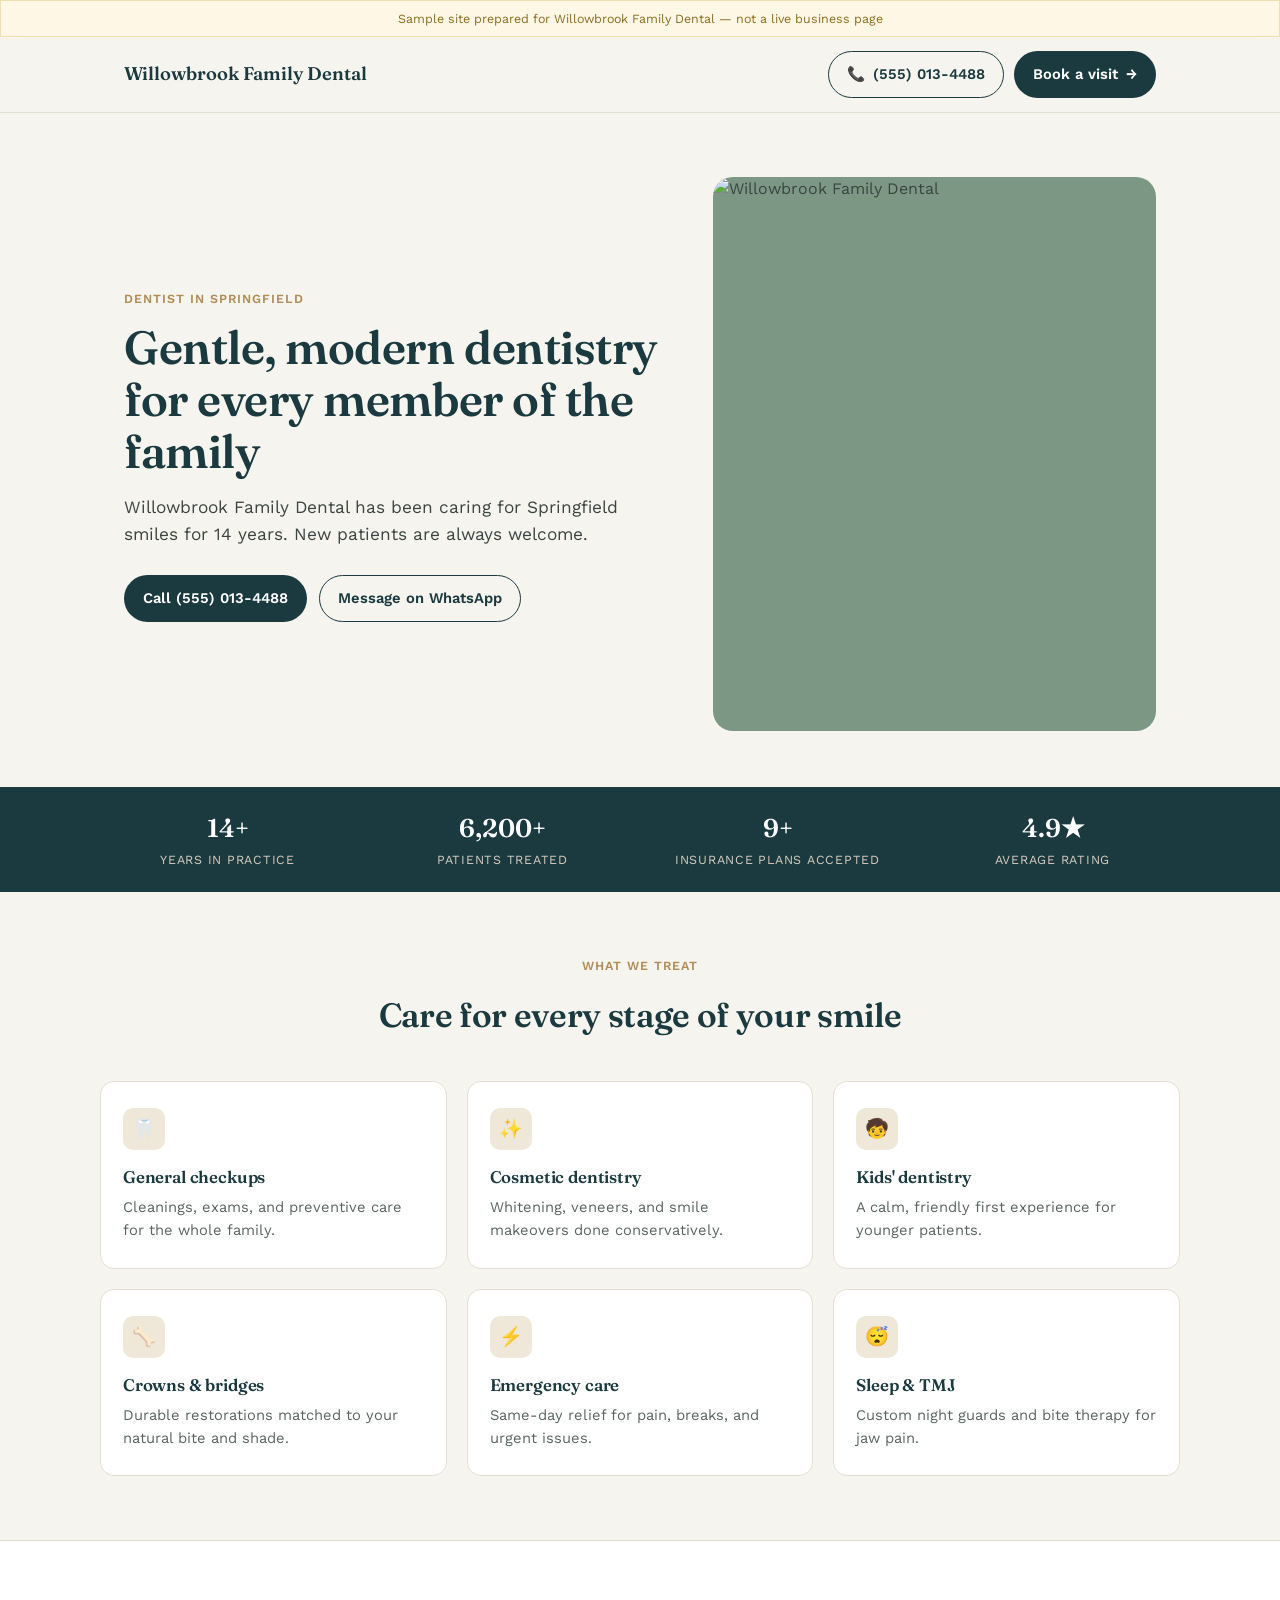
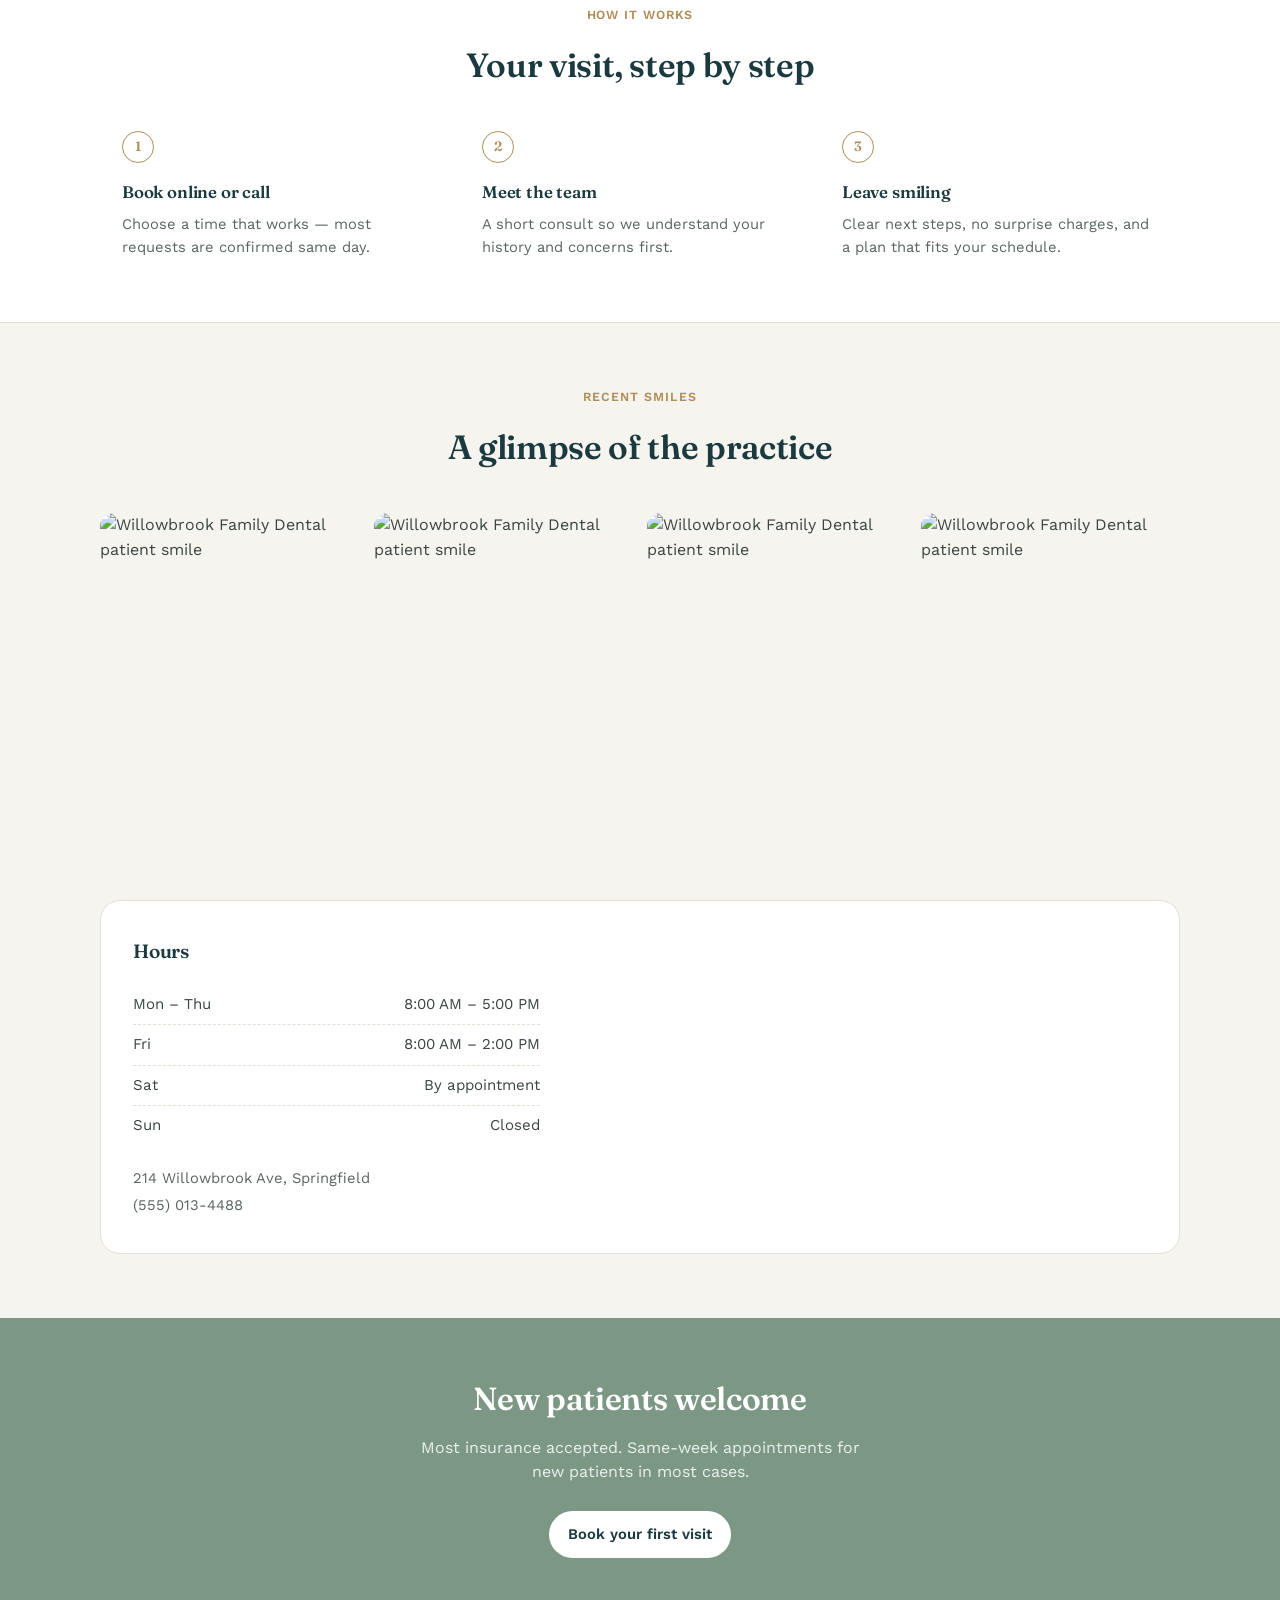
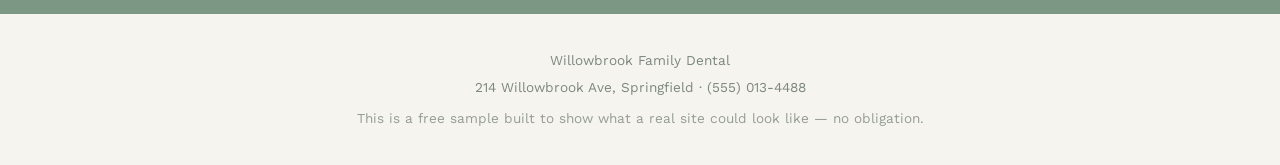
==== index.html @ 85a8578c "Add files via upload" ====
<!DOCTYPE html>
<html lang="en">
<head>
<meta charset="UTF-8">
<meta name="viewport" content="width=device-width, initial-scale=1.0">
<title id="pageTitle">Loading…</title>
<meta id="metaDesc" name="description" content="">
<link rel="preconnect" href="https://fonts.googleapis.com">
<link rel="preconnect" href="https://fonts.gstatic.com" crossorigin>
<link href="https://fonts.googleapis.com/css2?family=Fraunces:opsz,wght@9..144,400;9..144,500;9..144,600&family=Work+Sans:wght@400;500;600;700&display=swap" rel="stylesheet">
<style>
  :root{
    --ink:#1B3A3F;       /* deep pine-teal, headings */
    --bg:#F6F4EF;        /* warm paper */
    --panel:#FFFFFF;
    --gold:#B08D57;      /* accent: brushed gold */
    --sage:#7C9885;      /* secondary accent */
    --line:#E4DFD4;
    --text:#3A4441;
    --radius:14px;
  }
  *{box-sizing:border-box; margin:0; padding:0;}
  body{
    font-family:'Work Sans', sans-serif;
    background:var(--bg);
    color:var(--text);
    line-height:1.55;
    -webkit-font-smoothing:antialiased;
  }
  h1,h2,h3{font-family:'Fraunces', serif; color:var(--ink); font-weight:600; letter-spacing:-0.01em;}
  a{color:inherit;}
  img{max-width:100%; display:block; border-radius:var(--radius);}
  .wrap{max-width:1080px; margin:0 auto; padding:0 24px;}

  /* Header */
  header{
    position:sticky; top:0; z-index:50;
    background:rgba(246,244,239,0.92);
    backdrop-filter:blur(8px);
    border-bottom:1px solid var(--line);
  }
  .headerRow{display:flex; align-items:center; justify-content:space-between; padding:14px 24px; max-width:1080px; margin:0 auto;}
  .brand{font-family:'Fraunces', serif; font-weight:600; font-size:1.15rem; color:var(--ink);}
  .headerCta{
    display:flex; gap:10px;
  }
  .btn{
    display:inline-flex; align-items:center; gap:8px;
    padding:11px 18px; border-radius:999px;
    font-weight:600; font-size:0.92rem;
    text-decoration:none; border:1.5px solid transparent;
    transition:transform .15s ease, opacity .15s ease;
  }
  .btn:active{transform:scale(0.97);}
  .btn-primary{background:var(--ink); color:#fff;}
  .btn-outline{border-color:var(--ink); color:var(--ink);}
  @media (max-width:560px){ .btn span.full{display:none;} }

  /* Hero */
  .hero{
    padding:64px 24px 56px;
    max-width:1080px; margin:0 auto;
    display:grid; grid-template-columns:1.1fr 0.9fr; gap:48px; align-items:center;
  }
  .eyebrow{
    display:inline-block; font-size:0.78rem; letter-spacing:0.08em; text-transform:uppercase;
    color:var(--gold); font-weight:600; margin-bottom:14px;
  }
  .hero h1{font-size:clamp(2rem, 4vw, 2.9rem); line-height:1.12; margin-bottom:16px;}
  .hero p.lead{font-size:1.08rem; color:var(--text); max-width:46ch; margin-bottom:28px;}
  .heroCtas{display:flex; gap:12px; flex-wrap:wrap;}
  .heroImg{border-radius:20px; overflow:hidden; aspect-ratio:4/5; background:var(--sage);}
  .heroImg img{width:100%; height:100%; object-fit:cover; border-radius:20px;}
  @media (max-width:800px){
    .hero{grid-template-columns:1fr; padding-top:40px;}
    .heroImg{aspect-ratio:16/10; order:-1;}
  }

  /* Trust bar */
  .trustBar{
    background:var(--ink); color:#fff;
    padding:22px 24px;
  }
  .trustRow{
    max-width:1080px; margin:0 auto;
    display:flex; justify-content:space-between; flex-wrap:wrap; gap:20px;
    text-align:center;
  }
  .trustItem{flex:1; min-width:130px;}
  .trustItem .num{font-family:'Fraunces', serif; font-size:1.6rem; font-weight:600; color:#fff;}
  .trustItem .lbl{font-size:0.78rem; color:#D8CDBE; text-transform:uppercase; letter-spacing:0.06em; margin-top:2px;}

  /* Section shell */
  section{padding:64px 24px;}
  .sectionHead{max-width:640px; margin:0 auto 40px; text-align:center;}
  .sectionHead .eyebrow{display:block;}
  .sectionHead h2{font-size:clamp(1.6rem, 3vw, 2.1rem);}

  /* Services */
  .services{display:grid; grid-template-columns:repeat(3, 1fr); gap:20px; max-width:1080px; margin:0 auto;}
  .svcCard{
    background:var(--panel); border:1px solid var(--line); border-radius:var(--radius);
    padding:26px 22px;
  }
  .svcCard .icon{
    width:42px; height:42px; border-radius:10px; background:#EFE7D8;
    display:flex; align-items:center; justify-content:center; margin-bottom:14px;
    color:var(--gold); font-size:1.2rem;
  }
  .svcCard h3{font-size:1.05rem; margin-bottom:6px;}
  .svcCard p{font-size:0.92rem; color:#5A645F;}
  @media (max-width:760px){ .services{grid-template-columns:1fr 1fr;} }
  @media (max-width:520px){ .services{grid-template-columns:1fr;} }

  /* Visit steps - real sequence, numbering justified */
  .steps{max-width:1080px; margin:0 auto; display:grid; grid-template-columns:repeat(3,1fr); gap:0; position:relative;}
  .step{padding:0 22px; position:relative;}
  .step .stepNum{
    font-family:'Fraunces', serif; font-size:0.85rem; color:var(--gold); font-weight:600;
    border:1.5px solid var(--gold); border-radius:50%; width:32px; height:32px;
    display:flex; align-items:center; justify-content:center; margin-bottom:16px;
  }
  .step h3{font-size:1.05rem; margin-bottom:8px;}
  .step p{font-size:0.92rem; color:#5A645F;}
  @media (max-width:760px){ .steps{grid-template-columns:1fr; gap:28px;} }

  /* Smile gallery */
  .gallery{max-width:1080px; margin:0 auto; display:grid; grid-template-columns:repeat(4,1fr); gap:14px;}
  .gallery img{aspect-ratio:1; object-fit:cover;}
  @media (max-width:700px){ .gallery{grid-template-columns:repeat(2,1fr);} }

  /* Hours + map */
  .hoursWrap{
    max-width:1080px; margin:0 auto; display:grid; grid-template-columns:0.9fr 1.1fr; gap:32px;
    background:var(--panel); border:1px solid var(--line); border-radius:20px; overflow:hidden;
  }
  .hoursCol{padding:36px 32px;}
  .hoursCol h3{font-size:1.2rem; margin-bottom:18px;}
  .hourRow{display:flex; justify-content:space-between; padding:8px 0; border-bottom:1px dashed var(--line); font-size:0.94rem;}
  .hourRow:last-child{border-bottom:none;}
  .mapCol iframe{width:100%; height:100%; min-height:320px; border:0; display:block;}
  @media (max-width:800px){ .hoursWrap{grid-template-columns:1fr;} .mapCol iframe{min-height:260px;} }

  /* Emergency / booking CTA band */
  .ctaBand{
    background:var(--sage); color:#fff; text-align:center; padding:56px 24px;
  }
  .ctaBand h2{color:#fff; font-size:clamp(1.5rem,3vw,2rem); margin-bottom:12px;}
  .ctaBand p{color:#EAF1EC; margin-bottom:26px; max-width:44ch; margin-left:auto; margin-right:auto;}
  .ctaBand .btn-primary{background:#fff; color:var(--ink);}

  footer{padding:36px 24px; text-align:center; font-size:0.85rem; color:#7C877F;}
  footer a{text-decoration:underline;}
  .demoTag{
    background:#FFF7E6; border:1px solid #F0DFAF; color:#8A6D1F;
    font-size:0.78rem; text-align:center; padding:8px 12px;
  }
</style>
</head>
<body>

<div class="demoTag">Sample site prepared for <span id="tagName"></span> — not a live business page</div>

<header>
  <div class="headerRow">
    <div class="brand" id="brandName"></div>
    <div class="headerCta">
      <a class="btn btn-outline" id="callBtn" href="#"><span>📞</span><span class="full">Call</span></a>
      <a class="btn btn-primary" id="bookBtn" href="#"><span class="full">Book a visit</span><span>→</span></a>
    </div>
  </div>
</header>

<section class="hero">
  <div>
    <span class="eyebrow" id="heroEyebrow"></span>
    <h1 id="heroHeadline"></h1>
    <p class="lead" id="heroLead"></p>
    <div class="heroCtas">
      <a class="btn btn-primary" id="heroCallBtn" href="#">Call now</a>
      <a class="btn btn-outline" id="heroWaBtn" href="#">Message on WhatsApp</a>
    </div>
  </div>
  <div class="heroImg"><img id="heroImg" src="" alt=""></div>
</section>

<div class="trustBar">
  <div class="trustRow" id="trustRow"></div>
</div>

<section id="services">
  <div class="sectionHead">
    <span class="eyebrow">What we treat</span>
    <h2>Care for every stage of your smile</h2>
  </div>
  <div class="services" id="servicesGrid"></div>
</section>

<section style="background:var(--panel); border-top:1px solid var(--line); border-bottom:1px solid var(--line);">
  <div class="sectionHead">
    <span class="eyebrow">How it works</span>
    <h2>Your visit, step by step</h2>
  </div>
  <div class="steps" id="stepsGrid"></div>
</section>

<section>
  <div class="sectionHead">
    <span class="eyebrow">Recent smiles</span>
    <h2>A glimpse of the practice</h2>
  </div>
  <div class="gallery" id="galleryGrid"></div>
</section>

<section>
  <div class="hoursWrap">
    <div class="hoursCol">
      <h3>Hours</h3>
      <div id="hoursList"></div>
      <div style="margin-top:22px; font-size:0.92rem; color:#5A645F;">
        <div id="addrLine"></div>
        <div id="phoneLine" style="margin-top:4px;"></div>
      </div>
    </div>
    <div class="mapCol"><iframe id="mapFrame" src="" loading="lazy"></iframe></div>
  </div>
</section>

<div class="ctaBand">
  <h2>New patients welcome</h2>
  <p>Most insurance accepted. Same-week appointments for new patients in most cases.</p>
  <a class="btn btn-primary" id="ctaBookBtn" href="#">Book your first visit</a>
</div>

<footer>
  <div id="footName"></div>
  <div style="margin-top:6px;"><span id="footAddr"></span> · <span id="footPhone"></span></div>
  <div style="margin-top:10px; opacity:0.8;">This is a free sample built to show what a real site could look like — no obligation.</div>
</footer>

<script>
/* ============ EDIT THIS BLOCK PER PROSPECT ============ */
const BIZ = {
  name: "Willowbrook Family Dental",
  city: "Springfield",
  tagline: "Gentle, modern dentistry for every member of the family",
  phone: "+1 (555) 013-4488",
  phoneDisplay: "(555) 013-4488",
  whatsapp: "15550134488",
  address: "214 Willowbrook Ave, Springfield",
  mapEmbed: "https://www.google.com/maps?q=214+Willowbrook+Ave+Springfield&output=embed",
  hours: {
    "Mon – Thu": "8:00 AM – 5:00 PM",
    "Fri": "8:00 AM – 2:00 PM",
    "Sat": "By appointment",
    "Sun": "Closed"
  },
  yearsInPractice: 14,
  patientsServed: "6,200+",
  insurancePlans: "9+",
  heroImage: "images/hero.jpg",
  gallery: ["images/g1.jpg","images/g2.jpg","images/g3.jpg","images/g4.jpg"],
  services: [
    { icon:"🦷", title:"General checkups", desc:"Cleanings, exams, and preventive care for the whole family." },
    { icon:"✨", title:"Cosmetic dentistry", desc:"Whitening, veneers, and smile makeovers done conservatively." },
    { icon:"🧒", title:"Kids' dentistry", desc:"A calm, friendly first experience for younger patients." },
    { icon:"🦴", title:"Crowns & bridges", desc:"Durable restorations matched to your natural bite and shade." },
    { icon:"⚡", title:"Emergency care", desc:"Same-day relief for pain, breaks, and urgent issues." },
    { icon:"😴", title:"Sleep & TMJ", desc:"Custom night guards and bite therapy for jaw pain." }
  ],
  accent: "#B08D57"
};
/* ======================================================= */

document.title = `${BIZ.name} | Dentist in ${BIZ.city}`;
document.getElementById('metaDesc').setAttribute('content', `${BIZ.name} — family dentist in ${BIZ.city}. ${BIZ.tagline}. Call ${BIZ.phoneDisplay} to book.`);
document.getElementById('tagName').textContent = BIZ.name;
document.getElementById('brandName').textContent = BIZ.name;
document.getElementById('heroEyebrow').textContent = `Dentist in ${BIZ.city}`;
document.getElementById('heroHeadline').textContent = BIZ.tagline;
document.getElementById('heroLead').textContent = `${BIZ.name} has been caring for ${BIZ.city} smiles for ${BIZ.yearsInPractice} years. New patients are always welcome.`;
document.getElementById('heroImg').src = BIZ.heroImage;
document.getElementById('heroImg').alt = BIZ.name;

const telHref = `tel:${BIZ.phone.replace(/\s/g,'')}`;
const waHref = `https://wa.me/${BIZ.whatsapp}`;
['callBtn','heroCallBtn'].forEach(id => { const el=document.getElementById(id); el.href=telHref; if(el.querySelector('.full')) el.querySelector('.full').textContent='Call'; });
document.getElementById('callBtn').innerHTML = `📞 <span class="full">${BIZ.phoneDisplay}</span>`;
document.getElementById('heroCallBtn').textContent = `Call ${BIZ.phoneDisplay}`;
document.getElementById('heroWaBtn').href = waHref;
document.getElementById('bookBtn').href = waHref;
document.getElementById('ctaBookBtn').href = waHref;

document.getElementById('trustRow').innerHTML = `
  <div class="trustItem"><div class="num">${BIZ.yearsInPractice}+</div><div class="lbl">Years in practice</div></div>
  <div class="trustItem"><div class="num">${BIZ.patientsServed}</div><div class="lbl">Patients treated</div></div>
  <div class="trustItem"><div class="num">${BIZ.insurancePlans}</div><div class="lbl">Insurance plans accepted</div></div>
  <div class="trustItem"><div class="num">4.9★</div><div class="lbl">Average rating</div></div>
`;

document.getElementById('servicesGrid').innerHTML = BIZ.services.map(s => `
  <div class="svcCard">
    <div class="icon">${s.icon}</div>
    <h3>${s.title}</h3>
    <p>${s.desc}</p>
  </div>
`).join('');

const stepsData = [
  { title:"Book online or call", desc:"Choose a time that works — most requests are confirmed same day." },
  { title:"Meet the team", desc:"A short consult so we understand your history and concerns first." },
  { title:"Leave smiling", desc:"Clear next steps, no surprise charges, and a plan that fits your schedule." }
];
document.getElementById('stepsGrid').innerHTML = stepsData.map((s,i) => `
  <div class="step">
    <div class="stepNum">${i+1}</div>
    <h3>${s.title}</h3>
    <p>${s.desc}</p>
  </div>
`).join('');

document.getElementById('galleryGrid').innerHTML = BIZ.gallery.map(src => `<img src="${src}" alt="${BIZ.name} patient smile" loading="lazy">`).join('');

document.getElementById('hoursList').innerHTML = Object.entries(BIZ.hours).map(([d,h]) => `
  <div class="hourRow"><span>${d}</span><span>${h}</span></div>
`).join('');
document.getElementById('addrLine').textContent = BIZ.address;
document.getElementById('phoneLine').textContent = BIZ.phoneDisplay;
document.getElementById('mapFrame').src = BIZ.mapEmbed;

document.getElementById('footName').textContent = BIZ.name;
document.getElementById('footAddr').textContent = BIZ.address;
document.getElementById('footPhone').textContent = BIZ.phoneDisplay;

document.documentElement.style.setProperty('--gold', BIZ.accent);

const ld = document.createElement('script');
ld.type = 'application/ld+json';
ld.textContent = JSON.stringify({
  "@context":"https://schema.org",
  "@type":"Dentist",
  "name": BIZ.name,
  "address": BIZ.address,
  "telephone": BIZ.phone
});
document.head.appendChild(ld);
</script>
</body>
</html>
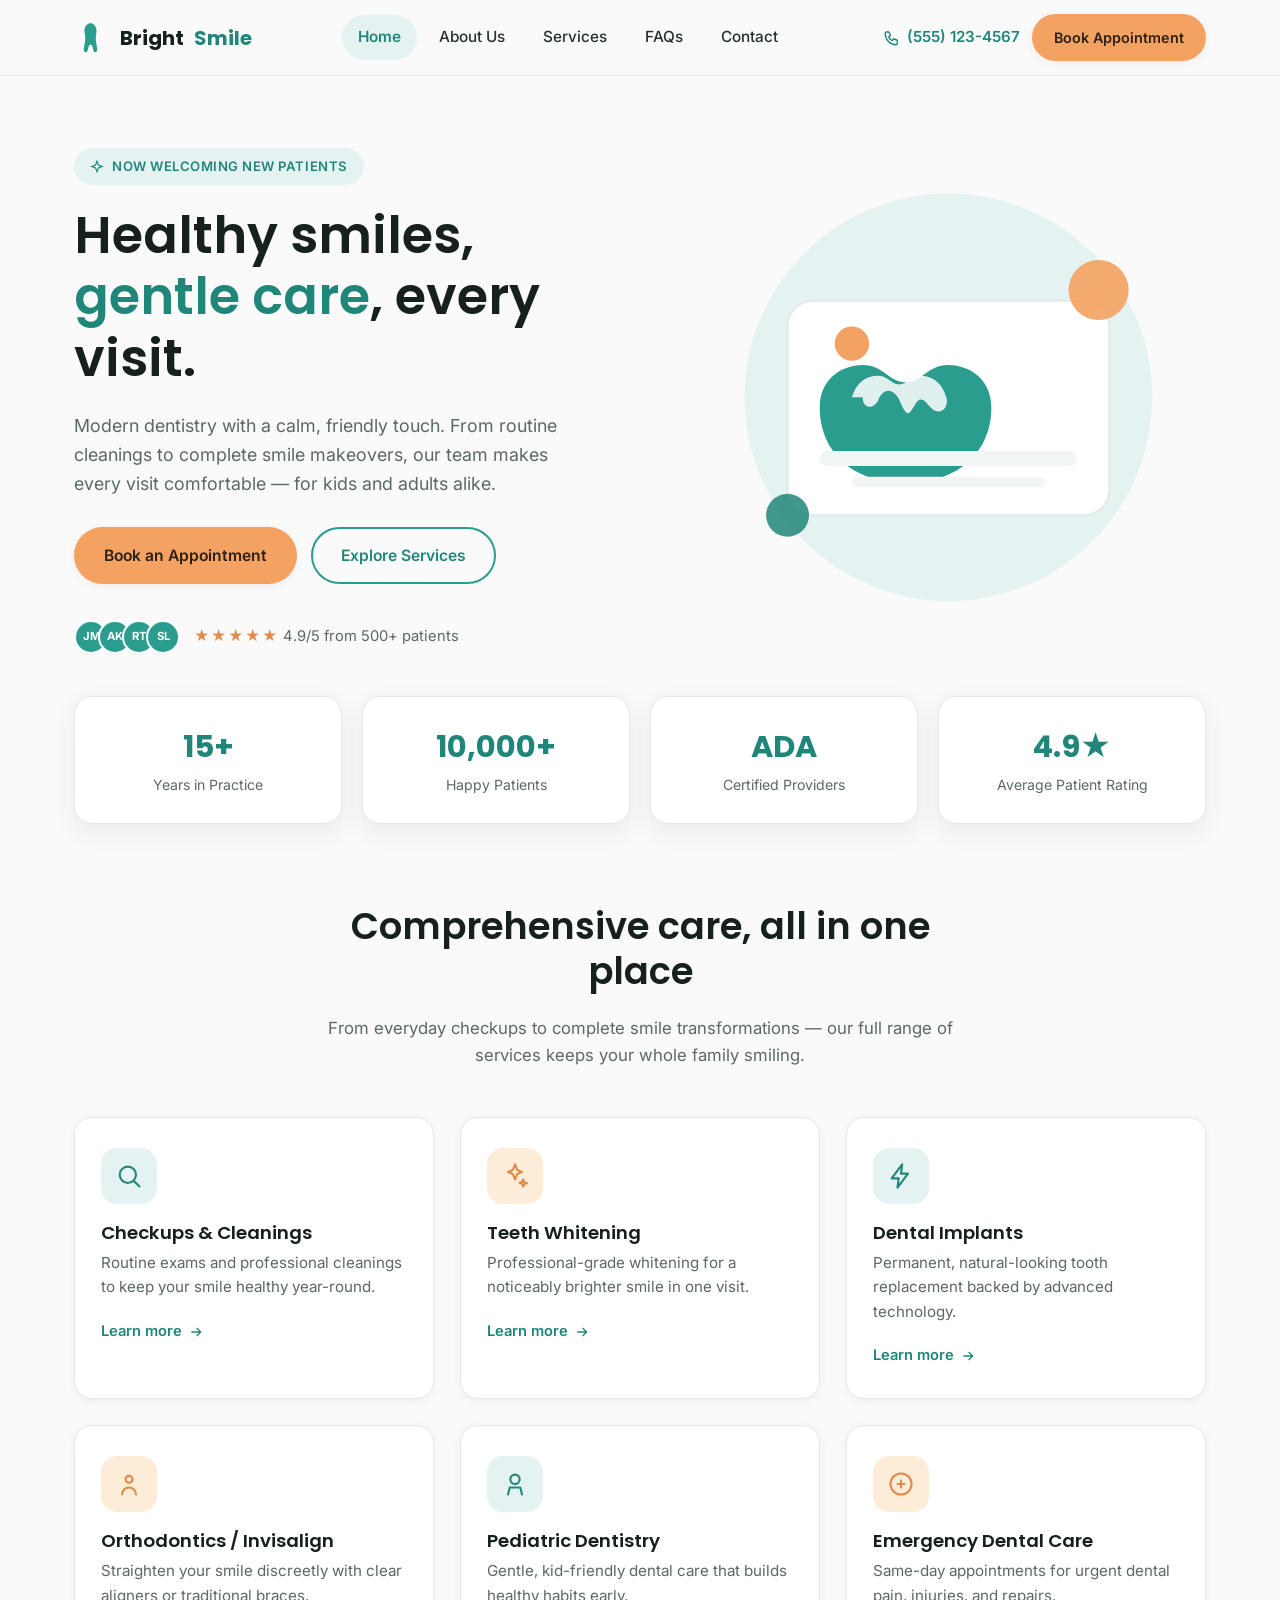
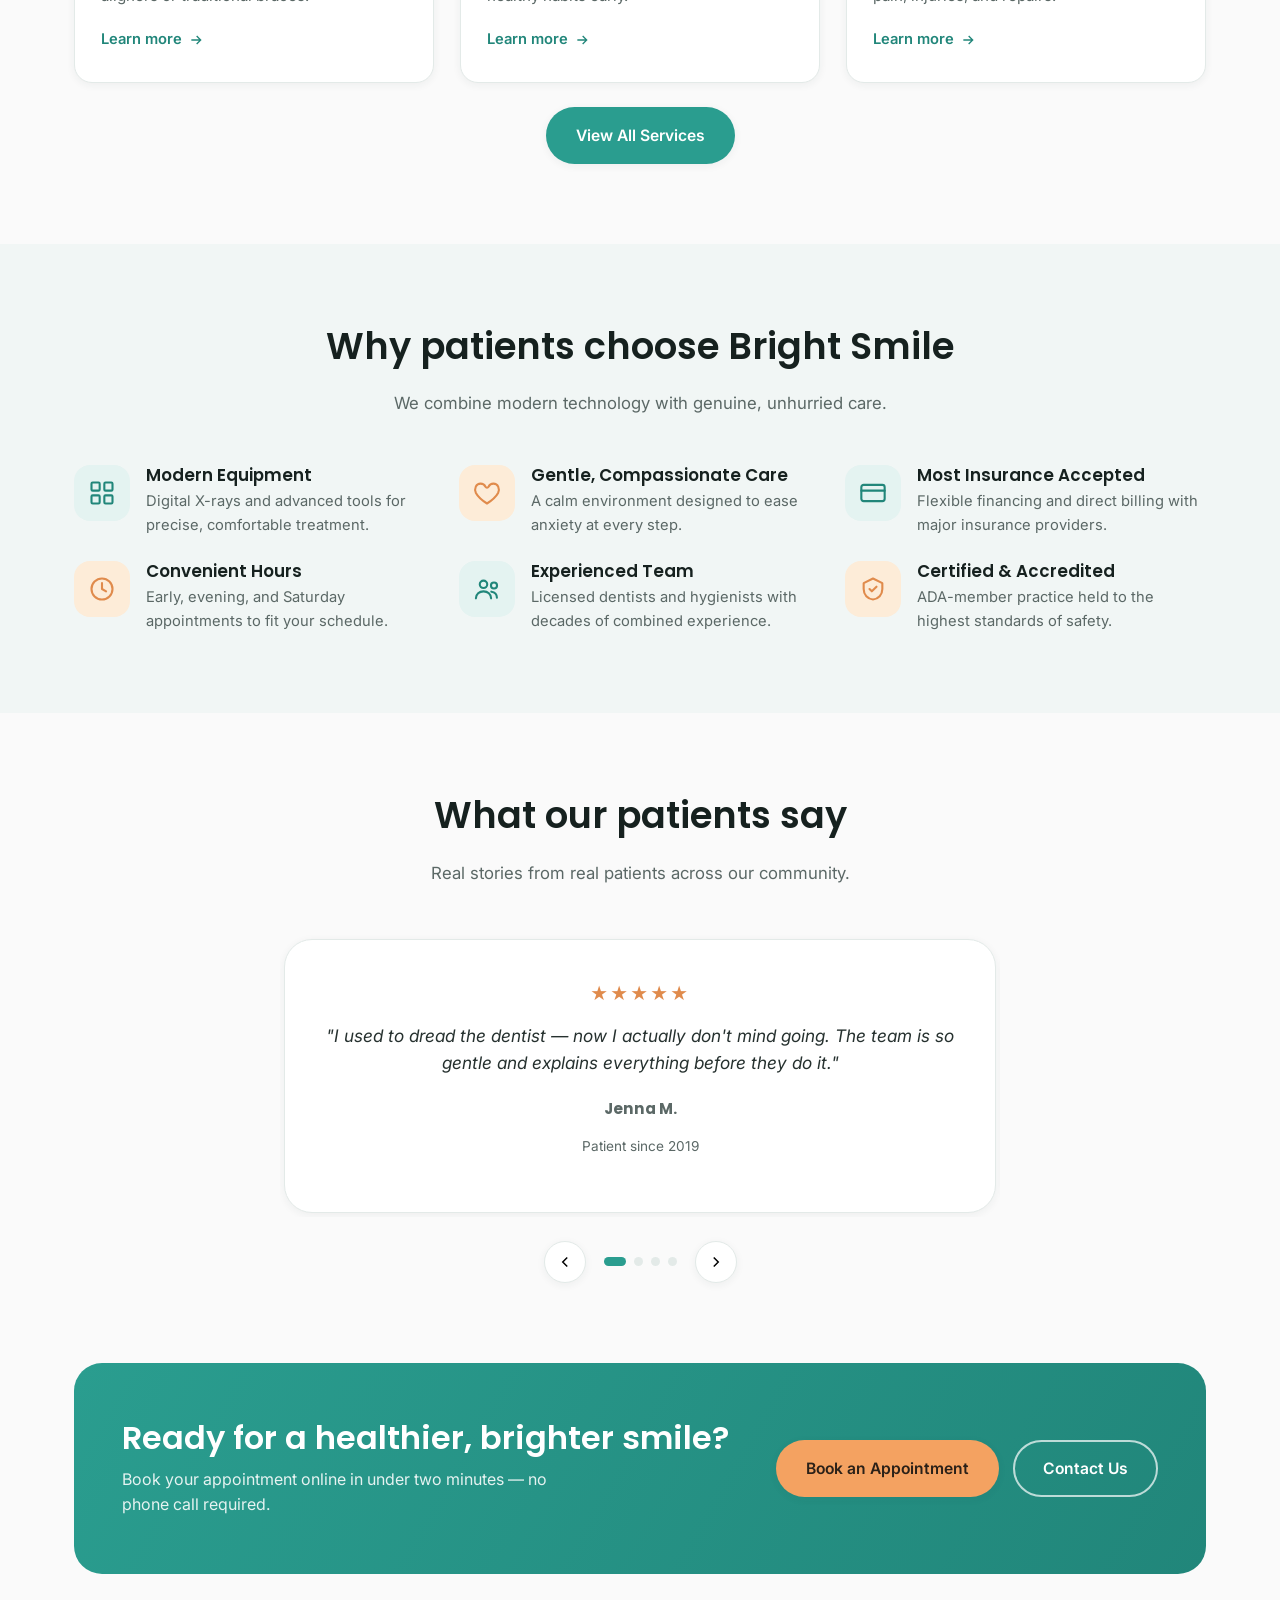
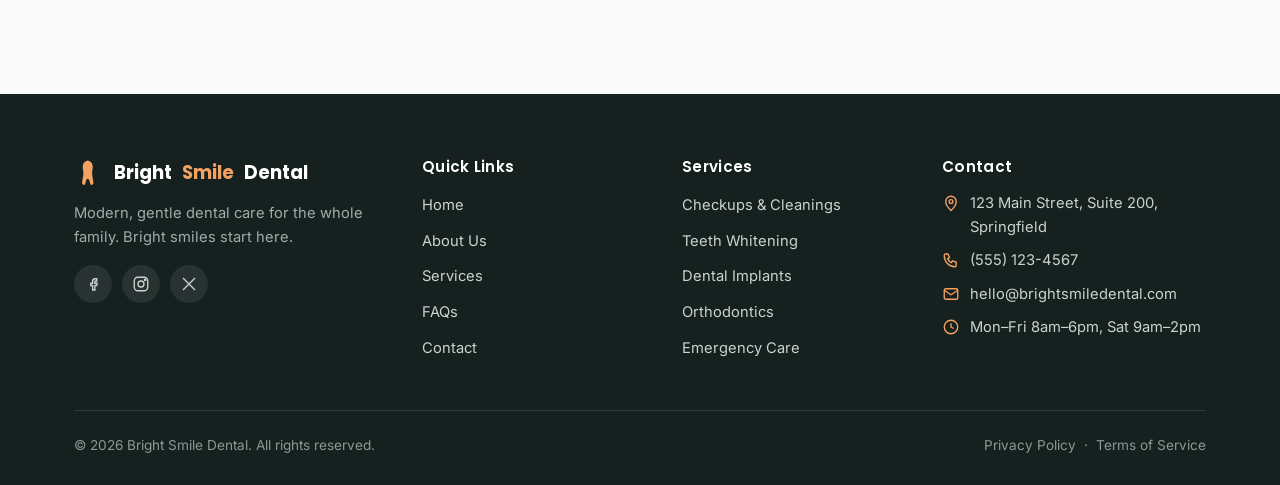
==== commit ef6846ef: "Updated on 2/9/26" ====
--- a/index.html
+++ b/index.html
@@ -3,347 +3,310 @@
 <head>
 <meta charset="UTF-8">
 <meta name="viewport" content="width=device-width, initial-scale=1.0">
-<title id="pageTitle">Loading…</title>
-<meta id="metaDesc" name="description" content="">
+<title>Bright Smile Dental | Modern Family &amp; Cosmetic Dentistry</title>
+<meta name="description" content="Bright Smile Dental offers gentle, modern dental care for the whole family — checkups, whitening, implants, orthodontics &amp; more. Book your appointment online today.">
+<link rel="icon" href="data:image/svg+xml,<svg xmlns=%22http://www.w3.org/2000/svg%22 viewBox=%220 0 24 24%22><text y=%2218%22 font-size=%2218%22>🦷</text></svg>">
 <link rel="preconnect" href="https://fonts.googleapis.com">
 <link rel="preconnect" href="https://fonts.gstatic.com" crossorigin>
-<link href="https://fonts.googleapis.com/css2?family=Fraunces:opsz,wght@9..144,400;9..144,500;9..144,600&family=Work+Sans:wght@400;500;600;700&display=swap" rel="stylesheet">
-<style>
-  :root{
-    --ink:#1B3A3F;       /* deep pine-teal, headings */
-    --bg:#F6F4EF;        /* warm paper */
-    --panel:#FFFFFF;
-    --gold:#B08D57;      /* accent: brushed gold */
-    --sage:#7C9885;      /* secondary accent */
-    --line:#E4DFD4;
-    --text:#3A4441;
-    --radius:14px;
-  }
-  *{box-sizing:border-box; margin:0; padding:0;}
-  body{
-    font-family:'Work Sans', sans-serif;
-    background:var(--bg);
-    color:var(--text);
-    line-height:1.55;
-    -webkit-font-smoothing:antialiased;
-  }
-  h1,h2,h3{font-family:'Fraunces', serif; color:var(--ink); font-weight:600; letter-spacing:-0.01em;}
-  a{color:inherit;}
-  img{max-width:100%; display:block; border-radius:var(--radius);}
-  .wrap{max-width:1080px; margin:0 auto; padding:0 24px;}
-
-  /* Header */
-  header{
-    position:sticky; top:0; z-index:50;
-    background:rgba(246,244,239,0.92);
-    backdrop-filter:blur(8px);
-    border-bottom:1px solid var(--line);
-  }
-  .headerRow{display:flex; align-items:center; justify-content:space-between; padding:14px 24px; max-width:1080px; margin:0 auto;}
-  .brand{font-family:'Fraunces', serif; font-weight:600; font-size:1.15rem; color:var(--ink);}
-  .headerCta{
-    display:flex; gap:10px;
-  }
-  .btn{
-    display:inline-flex; align-items:center; gap:8px;
-    padding:11px 18px; border-radius:999px;
-    font-weight:600; font-size:0.92rem;
-    text-decoration:none; border:1.5px solid transparent;
-    transition:transform .15s ease, opacity .15s ease;
-  }
-  .btn:active{transform:scale(0.97);}
-  .btn-primary{background:var(--ink); color:#fff;}
-  .btn-outline{border-color:var(--ink); color:var(--ink);}
-  @media (max-width:560px){ .btn span.full{display:none;} }
-
-  /* Hero */
-  .hero{
-    padding:64px 24px 56px;
-    max-width:1080px; margin:0 auto;
-    display:grid; grid-template-columns:1.1fr 0.9fr; gap:48px; align-items:center;
-  }
-  .eyebrow{
-    display:inline-block; font-size:0.78rem; letter-spacing:0.08em; text-transform:uppercase;
-    color:var(--gold); font-weight:600; margin-bottom:14px;
-  }
-  .hero h1{font-size:clamp(2rem, 4vw, 2.9rem); line-height:1.12; margin-bottom:16px;}
-  .hero p.lead{font-size:1.08rem; color:var(--text); max-width:46ch; margin-bottom:28px;}
-  .heroCtas{display:flex; gap:12px; flex-wrap:wrap;}
-  .heroImg{border-radius:20px; overflow:hidden; aspect-ratio:4/5; background:var(--sage);}
-  .heroImg img{width:100%; height:100%; object-fit:cover; border-radius:20px;}
-  @media (max-width:800px){
-    .hero{grid-template-columns:1fr; padding-top:40px;}
-    .heroImg{aspect-ratio:16/10; order:-1;}
-  }
-
-  /* Trust bar */
-  .trustBar{
-    background:var(--ink); color:#fff;
-    padding:22px 24px;
-  }
-  .trustRow{
-    max-width:1080px; margin:0 auto;
-    display:flex; justify-content:space-between; flex-wrap:wrap; gap:20px;
-    text-align:center;
-  }
-  .trustItem{flex:1; min-width:130px;}
-  .trustItem .num{font-family:'Fraunces', serif; font-size:1.6rem; font-weight:600; color:#fff;}
-  .trustItem .lbl{font-size:0.78rem; color:#D8CDBE; text-transform:uppercase; letter-spacing:0.06em; margin-top:2px;}
-
-  /* Section shell */
-  section{padding:64px 24px;}
-  .sectionHead{max-width:640px; margin:0 auto 40px; text-align:center;}
-  .sectionHead .eyebrow{display:block;}
-  .sectionHead h2{font-size:clamp(1.6rem, 3vw, 2.1rem);}
-
-  /* Services */
-  .services{display:grid; grid-template-columns:repeat(3, 1fr); gap:20px; max-width:1080px; margin:0 auto;}
-  .svcCard{
-    background:var(--panel); border:1px solid var(--line); border-radius:var(--radius);
-    padding:26px 22px;
-  }
-  .svcCard .icon{
-    width:42px; height:42px; border-radius:10px; background:#EFE7D8;
-    display:flex; align-items:center; justify-content:center; margin-bottom:14px;
-    color:var(--gold); font-size:1.2rem;
-  }
-  .svcCard h3{font-size:1.05rem; margin-bottom:6px;}
-  .svcCard p{font-size:0.92rem; color:#5A645F;}
-  @media (max-width:760px){ .services{grid-template-columns:1fr 1fr;} }
-  @media (max-width:520px){ .services{grid-template-columns:1fr;} }
-
-  /* Visit steps - real sequence, numbering justified */
-  .steps{max-width:1080px; margin:0 auto; display:grid; grid-template-columns:repeat(3,1fr); gap:0; position:relative;}
-  .step{padding:0 22px; position:relative;}
-  .step .stepNum{
-    font-family:'Fraunces', serif; font-size:0.85rem; color:var(--gold); font-weight:600;
-    border:1.5px solid var(--gold); border-radius:50%; width:32px; height:32px;
-    display:flex; align-items:center; justify-content:center; margin-bottom:16px;
-  }
-  .step h3{font-size:1.05rem; margin-bottom:8px;}
-  .step p{font-size:0.92rem; color:#5A645F;}
-  @media (max-width:760px){ .steps{grid-template-columns:1fr; gap:28px;} }
-
-  /* Smile gallery */
-  .gallery{max-width:1080px; margin:0 auto; display:grid; grid-template-columns:repeat(4,1fr); gap:14px;}
-  .gallery img{aspect-ratio:1; object-fit:cover;}
-  @media (max-width:700px){ .gallery{grid-template-columns:repeat(2,1fr);} }
-
-  /* Hours + map */
-  .hoursWrap{
-    max-width:1080px; margin:0 auto; display:grid; grid-template-columns:0.9fr 1.1fr; gap:32px;
-    background:var(--panel); border:1px solid var(--line); border-radius:20px; overflow:hidden;
-  }
-  .hoursCol{padding:36px 32px;}
-  .hoursCol h3{font-size:1.2rem; margin-bottom:18px;}
-  .hourRow{display:flex; justify-content:space-between; padding:8px 0; border-bottom:1px dashed var(--line); font-size:0.94rem;}
-  .hourRow:last-child{border-bottom:none;}
-  .mapCol iframe{width:100%; height:100%; min-height:320px; border:0; display:block;}
-  @media (max-width:800px){ .hoursWrap{grid-template-columns:1fr;} .mapCol iframe{min-height:260px;} }
-
-  /* Emergency / booking CTA band */
-  .ctaBand{
-    background:var(--sage); color:#fff; text-align:center; padding:56px 24px;
-  }
-  .ctaBand h2{color:#fff; font-size:clamp(1.5rem,3vw,2rem); margin-bottom:12px;}
-  .ctaBand p{color:#EAF1EC; margin-bottom:26px; max-width:44ch; margin-left:auto; margin-right:auto;}
-  .ctaBand .btn-primary{background:#fff; color:var(--ink);}
-
-  footer{padding:36px 24px; text-align:center; font-size:0.85rem; color:#7C877F;}
-  footer a{text-decoration:underline;}
-  .demoTag{
-    background:#FFF7E6; border:1px solid #F0DFAF; color:#8A6D1F;
-    font-size:0.78rem; text-align:center; padding:8px 12px;
-  }
-</style>
+<link href="https://fonts.googleapis.com/css2?family=Inter:wght@400;500;600;700&family=Poppins:wght@500;600;700&display=swap" rel="stylesheet">
+<link rel="stylesheet" href="css/style.css">
 </head>
 <body>
-
-<div class="demoTag">Sample site prepared for <span id="tagName"></span> — not a live business page</div>
-
-<header>
-  <div class="headerRow">
-    <div class="brand" id="brandName"></div>
-    <div class="headerCta">
-      <a class="btn btn-outline" id="callBtn" href="#"><span>📞</span><span class="full">Call</span></a>
-      <a class="btn btn-primary" id="bookBtn" href="#"><span class="full">Book a visit</span><span>→</span></a>
+<a class="skip-link" href="#main">Skip to main content</a>
+
+<header class="site-header">
+  <div class="header-inner container">
+    <a href="index.html" class="logo" aria-label="Bright Smile Dental — Home">
+      <svg viewBox="0 0 24 24" fill="currentColor" aria-hidden="true"><path d="M12 2C9 2 7 4 7 7c0 2 .5 3 .5 5 0 3-1 6-1 8 0 1 .8 1.5 1.5 1.5.9 0 1-1 1.5-3 .3-1.3.8-2 1.5-2s1.2.7 1.5 2c.5 2 .6 3 1.5 3 .7 0 1.5-.5 1.5-1.5 0-2-1-5-1-8 0-2 .5-3 .5-5 0-3-2-5-5-5z" style="color:var(--primary)"/></svg>
+      Bright<span>Smile</span>
+    </a>
+    <nav class="main-nav" aria-label="Primary">
+      <a href="index.html" data-nav="index.html">Home</a>
+      <a href="about.html" data-nav="about.html">About Us</a>
+      <a href="services.html" data-nav="services.html">Services</a>
+      <a href="faq.html" data-nav="faq.html">FAQs</a>
+      <a href="contact.html" data-nav="contact.html">Contact</a>
+    </nav>
+    <div class="header-actions">
+      <a href="tel:+15551234567" class="header-phone">
+        <svg viewBox="0 0 24 24" fill="none" stroke="currentColor" stroke-width="1.8" stroke-linecap="round" stroke-linejoin="round" aria-hidden="true"><path d="M4 4h4l2 5-2.5 1.5a11 11 0 0 0 5 5L14 13l5 2v4a2 2 0 0 1-2 2C9.5 21 3 14.5 3 6a2 2 0 0 1 1-2z"/></svg>
+        (555) 123-4567
+      </a>
+      <a href="booking.html" class="btn btn-accent btn-sm"><span class="btn-text-full">Book Appointment</span><span class="btn-text-short">Book</span></a>
+      <button class="nav-toggle" aria-label="Toggle menu" aria-expanded="false">
+        <svg viewBox="0 0 24 24" fill="none" stroke="currentColor" stroke-width="2" stroke-linecap="round"><path d="M3 6h18M3 12h18M3 18h18"/></svg>
+      </button>
     </div>
   </div>
 </header>
-
-<section class="hero">
-  <div>
-    <span class="eyebrow" id="heroEyebrow"></span>
-    <h1 id="heroHeadline"></h1>
-    <p class="lead" id="heroLead"></p>
-    <div class="heroCtas">
-      <a class="btn btn-primary" id="heroCallBtn" href="#">Call now</a>
-      <a class="btn btn-outline" id="heroWaBtn" href="#">Message on WhatsApp</a>
+<div class="nav-scrim"></div>
+
+<main id="main">
+
+  <!-- HERO -->
+  <section class="hero">
+    <div class="container hero-inner">
+      <div class="hero-copy">
+        <span class="eyebrow">
+          <svg width="14" height="14" viewBox="0 0 24 24" fill="none" stroke="currentColor" stroke-width="2"><path d="M12 2l2.5 6.5L21 11l-6.5 2.5L12 20l-2.5-6.5L3 11l6.5-2.5z"/></svg>
+          Now welcoming new patients
+        </span>
+        <h1>Healthy smiles, <span class="accent-text">gentle care</span>, every visit.</h1>
+        <p class="hero-sub">Modern dentistry with a calm, friendly touch. From routine cleanings to complete smile makeovers, our team makes every visit comfortable — for kids and adults alike.</p>
+        <div class="hero-ctas">
+          <a href="booking.html" class="btn btn-accent">Book an Appointment</a>
+          <a href="services.html" class="btn btn-outline">Explore Services</a>
+        </div>
+        <div class="hero-trustline">
+          <div class="avatar-stack" aria-hidden="true">
+            <span>JM</span><span>AK</span><span>RT</span><span>SL</span>
+          </div>
+          <span><span class="stars">★★★★★</span> 4.9/5 from 500+ patients</span>
+        </div>
+      </div>
+      <div class="hero-art" aria-hidden="true">
+        <svg viewBox="0 0 480 420" xmlns="http://www.w3.org/2000/svg">
+          <circle cx="240" cy="210" r="190" fill="var(--primary-light)"/>
+          <rect x="90" y="120" width="300" height="200" rx="24" fill="#ffffff" stroke="var(--border)" stroke-width="2"/>
+          <circle cx="150" cy="160" r="16" fill="var(--accent)"/>
+          <path d="M120 220c0-30 24-40 40-40 20 0 24 16 40 16s20-16 40-16c16 0 40 10 40 40 0 40-30 70-80 70s-80-30-80-70z" fill="var(--primary)"/>
+          <path d="M150 210c4-14 14-20 24-20 10 0 12 8 20 8s10-8 20-8c10 0 20 6 24 20 3 10-6 18-14 10-4-4-6-8-10-8s-6 8-10 12-8-8-10-12-6-8-10-8-8 4-10 10c-5 8-14 6-14-4z" fill="#ffffff" opacity=".85"/>
+          <rect x="120" y="260" width="240" height="14" rx="7" fill="var(--bg-alt)"/>
+          <rect x="150" y="284" width="180" height="10" rx="5" fill="var(--bg-alt)"/>
+          <circle cx="380" cy="110" r="28" fill="var(--accent)" opacity=".9"/>
+          <circle cx="90" cy="320" r="20" fill="var(--primary-dark)" opacity=".85"/>
+        </svg>
+      </div>
+    </div>
+  </section>
+
+  <!-- TRUST BAR -->
+  <div class="container">
+    <div class="trust-bar">
+      <div class="trust-card"><span class="stat">15+</span><span class="label">Years in Practice</span></div>
+      <div class="trust-card"><span class="stat">10,000+</span><span class="label">Happy Patients</span></div>
+      <div class="trust-card"><span class="stat">ADA</span><span class="label">Certified Providers</span></div>
+      <div class="trust-card"><span class="stat">4.9★</span><span class="label">Average Patient Rating</span></div>
     </div>
   </div>
-  <div class="heroImg"><img id="heroImg" src="" alt=""></div>
-</section>
-
-<div class="trustBar">
-  <div class="trustRow" id="trustRow"></div>
-</div>
-
-<section id="services">
-  <div class="sectionHead">
-    <span class="eyebrow">What we treat</span>
-    <h2>Care for every stage of your smile</h2>
+
+  <!-- SERVICES -->
+  <section class="section" id="services-preview">
+    <div class="container">
+      <div class="section-head">
+        <h2>Comprehensive care, all in one place</h2>
+        <p>From everyday checkups to complete smile transformations — our full range of services keeps your whole family smiling.</p>
+      </div>
+      <div class="grid grid-3">
+
+        <article class="card service-card">
+          <div class="icon-badge"><svg viewBox="0 0 24 24" fill="none" stroke="currentColor" stroke-width="1.8" stroke-linecap="round" stroke-linejoin="round"><circle cx="11" cy="11" r="7"/><path d="M21 21l-4.3-4.3"/></svg></div>
+          <h3>Checkups &amp; Cleanings</h3>
+          <p>Routine exams and professional cleanings to keep your smile healthy year-round.</p>
+          <a href="services.html#checkups" class="card-link">Learn more <svg viewBox="0 0 24 24" fill="none" stroke="currentColor" stroke-width="2"><path d="M5 12h14M13 6l6 6-6 6"/></svg></a>
+        </article>
+
+        <article class="card service-card">
+          <div class="icon-badge coral"><svg viewBox="0 0 24 24" fill="none" stroke="currentColor" stroke-width="1.8" stroke-linecap="round" stroke-linejoin="round"><path d="M12 2l1.8 4.7L18 8.5l-4.2 1.8L12 15l-1.8-4.7L6 8.5l4.2-1.8z"/><path d="M19 15l.9 2.3 2.3.9-2.3.9L19 21l-.9-2.3-2.3-.9 2.3-.9z"/></svg></div>
+          <h3>Teeth Whitening</h3>
+          <p>Professional-grade whitening for a noticeably brighter smile in one visit.</p>
+          <a href="services.html#whitening" class="card-link">Learn more <svg viewBox="0 0 24 24" fill="none" stroke="currentColor" stroke-width="2"><path d="M5 12h14M13 6l6 6-6 6"/></svg></a>
+        </article>
+
+        <article class="card service-card">
+          <div class="icon-badge"><svg viewBox="0 0 24 24" fill="none" stroke="currentColor" stroke-width="1.8" stroke-linecap="round" stroke-linejoin="round"><path d="M13 2L4 14h6l-1 8 9-12h-6z"/></svg></div>
+          <h3>Dental Implants</h3>
+          <p>Permanent, natural-looking tooth replacement backed by advanced technology.</p>
+          <a href="services.html#implants" class="card-link">Learn more <svg viewBox="0 0 24 24" fill="none" stroke="currentColor" stroke-width="2"><path d="M5 12h14M13 6l6 6-6 6"/></svg></a>
+        </article>
+
+        <article class="card service-card">
+          <div class="icon-badge coral"><svg viewBox="0 0 24 24" fill="none" stroke="currentColor" stroke-width="1.8" stroke-linecap="round" stroke-linejoin="round"><circle cx="12" cy="8" r="3"/><path d="M6 21c0-3.5 2.7-6 6-6s6 2.5 6 6"/></svg></div>
+          <h3>Orthodontics / Invisalign</h3>
+          <p>Straighten your smile discreetly with clear aligners or traditional braces.</p>
+          <a href="services.html#orthodontics" class="card-link">Learn more <svg viewBox="0 0 24 24" fill="none" stroke="currentColor" stroke-width="2"><path d="M5 12h14M13 6l6 6-6 6"/></svg></a>
+        </article>
+
+        <article class="card service-card">
+          <div class="icon-badge"><svg viewBox="0 0 24 24" fill="none" stroke="currentColor" stroke-width="1.8" stroke-linecap="round" stroke-linejoin="round"><circle cx="12" cy="8" r="4"/><path d="M6 21l1.5-6M18 21l-1.5-6M9 15h6"/></svg></div>
+          <h3>Pediatric Dentistry</h3>
+          <p>Gentle, kid-friendly dental care that builds healthy habits early.</p>
+          <a href="services.html#pediatric" class="card-link">Learn more <svg viewBox="0 0 24 24" fill="none" stroke="currentColor" stroke-width="2"><path d="M5 12h14M13 6l6 6-6 6"/></svg></a>
+        </article>
+
+        <article class="card service-card">
+          <div class="icon-badge coral"><svg viewBox="0 0 24 24" fill="none" stroke="currentColor" stroke-width="1.8" stroke-linecap="round" stroke-linejoin="round"><path d="M12 9v6M9 12h6"/><circle cx="12" cy="12" r="9"/></svg></div>
+          <h3>Emergency Dental Care</h3>
+          <p>Same-day appointments for urgent dental pain, injuries, and repairs.</p>
+          <a href="services.html#emergency" class="card-link">Learn more <svg viewBox="0 0 24 24" fill="none" stroke="currentColor" stroke-width="2"><path d="M5 12h14M13 6l6 6-6 6"/></svg></a>
+        </article>
+
+      </div>
+      <div class="text-center mt-24">
+        <a href="services.html" class="btn btn-primary">View All Services</a>
+      </div>
+    </div>
+  </section>
+
+  <!-- WHY CHOOSE US -->
+  <section class="section section-alt">
+    <div class="container">
+      <div class="section-head">
+        <h2>Why patients choose Bright Smile</h2>
+        <p>We combine modern technology with genuine, unhurried care.</p>
+      </div>
+      <div class="why-grid">
+        <div class="why-item">
+          <div class="icon-badge"><svg viewBox="0 0 24 24" fill="none" stroke="currentColor" stroke-width="1.8" stroke-linecap="round" stroke-linejoin="round"><rect x="3" y="3" width="7" height="7" rx="1"/><rect x="14" y="3" width="7" height="7" rx="1"/><rect x="3" y="14" width="7" height="7" rx="1"/><rect x="14" y="14" width="7" height="7" rx="1"/></svg></div>
+          <div><h3>Modern Equipment</h3><p>Digital X-rays and advanced tools for precise, comfortable treatment.</p></div>
+        </div>
+        <div class="why-item">
+          <div class="icon-badge coral"><svg viewBox="0 0 24 24" fill="none" stroke="currentColor" stroke-width="1.8" stroke-linecap="round" stroke-linejoin="round"><path d="M12 21s-7-4.4-9.5-9C.8 8.2 2.6 4 6.5 4c2 0 3.5 1.2 4.2 2.6a1.5 1.5 0 0 0 2.6 0C14 5.2 15.5 4 17.5 4 21.4 4 23.2 8.2 21.5 12 19 16.6 12 21 12 21z"/></svg></div>
+          <div><h3>Gentle, Compassionate Care</h3><p>A calm environment designed to ease anxiety at every step.</p></div>
+        </div>
+        <div class="why-item">
+          <div class="icon-badge"><svg viewBox="0 0 24 24" fill="none" stroke="currentColor" stroke-width="1.8" stroke-linecap="round" stroke-linejoin="round"><rect x="2" y="5" width="20" height="14" rx="2"/><path d="M2 10h20"/></svg></div>
+          <div><h3>Most Insurance Accepted</h3><p>Flexible financing and direct billing with major insurance providers.</p></div>
+        </div>
+        <div class="why-item">
+          <div class="icon-badge coral"><svg viewBox="0 0 24 24" fill="none" stroke="currentColor" stroke-width="1.8" stroke-linecap="round" stroke-linejoin="round"><circle cx="12" cy="12" r="9"/><path d="M12 7v5l3.5 2"/></svg></div>
+          <div><h3>Convenient Hours</h3><p>Early, evening, and Saturday appointments to fit your schedule.</p></div>
+        </div>
+        <div class="why-item">
+          <div class="icon-badge"><svg viewBox="0 0 24 24" fill="none" stroke="currentColor" stroke-width="1.8" stroke-linecap="round" stroke-linejoin="round"><circle cx="9" cy="8" r="3.2"/><path d="M2.5 20c0-3.5 2.9-6 6.5-6s6.5 2.5 6.5 6"/><circle cx="18" cy="9" r="2.6"/><path d="M15.7 14.3c2.7.4 4.8 2.4 4.8 5.2"/></svg></div>
+          <div><h3>Experienced Team</h3><p>Licensed dentists and hygienists with decades of combined experience.</p></div>
+        </div>
+        <div class="why-item">
+          <div class="icon-badge coral"><svg viewBox="0 0 24 24" fill="none" stroke="currentColor" stroke-width="1.8" stroke-linecap="round" stroke-linejoin="round"><path d="M12 3l8 4v5c0 5-3.4 8.4-8 9-4.6-.6-8-4-8-9V7z"/><path d="M9 12l2 2 4-4"/></svg></div>
+          <div><h3>Certified &amp; Accredited</h3><p>ADA-member practice held to the highest standards of safety.</p></div>
+        </div>
+      </div>
+    </div>
+  </section>
+
+  <!-- TESTIMONIALS -->
+  <section class="section">
+    <div class="container">
+      <div class="section-head">
+        <h2>What our patients say</h2>
+        <p>Real stories from real patients across our community.</p>
+      </div>
+      <div class="testimonial-wrap">
+        <div class="testimonial-track">
+          <div class="testimonial-slides">
+            <div class="testimonial-slide">
+              <div class="testimonial-card">
+                <span class="stars" aria-hidden="true">★★★★★</span>
+                <p class="testimonial-quote">"I used to dread the dentist — now I actually don't mind going. The team is so gentle and explains everything before they do it."</p>
+                <p class="testimonial-name">Jenna M.</p>
+                <p class="testimonial-role">Patient since 2019</p>
+              </div>
+            </div>
+            <div class="testimonial-slide">
+              <div class="testimonial-card">
+                <span class="stars" aria-hidden="true">★★★★★</span>
+                <p class="testimonial-quote">"Got my Invisalign here and the results were incredible. Friendly staff, always on time, and they made financing easy."</p>
+                <p class="testimonial-name">Andre K.</p>
+                <p class="testimonial-role">Orthodontics Patient</p>
+              </div>
+            </div>
+            <div class="testimonial-slide">
+              <div class="testimonial-card">
+                <span class="stars" aria-hidden="true">★★★★★</span>
+                <p class="testimonial-quote">"My kids actually look forward to their checkups now. The pediatric team is patient and makes it fun for them."</p>
+                <p class="testimonial-name">Rosa T.</p>
+                <p class="testimonial-role">Parent of two patients</p>
+              </div>
+            </div>
+            <div class="testimonial-slide">
+              <div class="testimonial-card">
+                <span class="stars" aria-hidden="true">★★★★★</span>
+                <p class="testimonial-quote">"Had a dental emergency on a Saturday and they got me in within the hour. Truly grateful for their care."</p>
+                <p class="testimonial-name">Sam L.</p>
+                <p class="testimonial-role">Emergency Care Patient</p>
+              </div>
+            </div>
+          </div>
+        </div>
+        <div class="testimonial-controls">
+          <button class="carousel-btn prev" aria-label="Previous testimonial"><svg viewBox="0 0 24 24" fill="none" stroke="currentColor" stroke-width="2"><path d="M15 18l-6-6 6-6"/></svg></button>
+          <div class="carousel-dots" role="tablist" aria-label="Testimonial navigation"></div>
+          <button class="carousel-btn next" aria-label="Next testimonial"><svg viewBox="0 0 24 24" fill="none" stroke="currentColor" stroke-width="2"><path d="M9 6l6 6-6 6"/></svg></button>
+        </div>
+      </div>
+    </div>
+  </section>
+
+  <!-- CTA BANNER -->
+  <section class="section" style="padding-top:0;">
+    <div class="container">
+      <div class="cta-banner">
+        <div>
+          <h2>Ready for a healthier, brighter smile?</h2>
+          <p>Book your appointment online in under two minutes — no phone call required.</p>
+        </div>
+        <div class="cta-banner-actions">
+          <a href="booking.html" class="btn btn-accent">Book an Appointment</a>
+          <a href="contact.html" class="btn btn-outline-light">Contact Us</a>
+        </div>
+      </div>
+    </div>
+  </section>
+
+</main>
+
+<footer class="site-footer">
+  <div class="container">
+    <div class="footer-grid">
+      <div>
+        <div class="footer-logo">
+          <svg viewBox="0 0 24 24" fill="var(--accent)" aria-hidden="true"><path d="M12 2C9 2 7 4 7 7c0 2 .5 3 .5 5 0 3-1 6-1 8 0 1 .8 1.5 1.5 1.5.9 0 1-1 1.5-3 .3-1.3.8-2 1.5-2s1.2.7 1.5 2c.5 2 .6 3 1.5 3 .7 0 1.5-.5 1.5-1.5 0-2-1-5-1-8 0-2 .5-3 .5-5 0-3-2-5-5-5z"/></svg>
+          Bright<span style="color:var(--accent)">Smile</span> Dental
+        </div>
+        <p>Modern, gentle dental care for the whole family. Bright smiles start here.</p>
+        <div class="social-row">
+          <a href="#" aria-label="Facebook"><svg viewBox="0 0 24 24" fill="none" stroke="currentColor" stroke-width="1.8"><path d="M15 8h2V5h-2c-2 0-3.5 1.5-3.5 3.5V11H9v3h2.5v6h3v-6H17l.5-3h-3V9c0-.6.4-1 1-1z"/></svg></a>
+          <a href="#" aria-label="Instagram"><svg viewBox="0 0 24 24" fill="none" stroke="currentColor" stroke-width="1.8"><rect x="3" y="3" width="18" height="18" rx="5"/><circle cx="12" cy="12" r="4"/><circle cx="17.5" cy="6.5" r="1"/></svg></a>
+          <a href="#" aria-label="X (Twitter)"><svg viewBox="0 0 24 24" fill="none" stroke="currentColor" stroke-width="1.8"><path d="M4 4l16 16M20 4L4 20"/></svg></a>
+        </div>
+      </div>
+      <div class="footer-col">
+        <h4>Quick Links</h4>
+        <ul>
+          <li><a href="index.html">Home</a></li>
+          <li><a href="about.html">About Us</a></li>
+          <li><a href="services.html">Services</a></li>
+          <li><a href="faq.html">FAQs</a></li>
+          <li><a href="contact.html">Contact</a></li>
+        </ul>
+      </div>
+      <div class="footer-col">
+        <h4>Services</h4>
+        <ul>
+          <li><a href="services.html#checkups">Checkups &amp; Cleanings</a></li>
+          <li><a href="services.html#whitening">Teeth Whitening</a></li>
+          <li><a href="services.html#implants">Dental Implants</a></li>
+          <li><a href="services.html#orthodontics">Orthodontics</a></li>
+          <li><a href="services.html#emergency">Emergency Care</a></li>
+        </ul>
+      </div>
+      <div class="footer-col">
+        <h4>Contact</h4>
+        <ul class="footer-contact">
+          <li><svg viewBox="0 0 24 24" fill="none" stroke="currentColor" stroke-width="1.8"><path d="M12 22s7-6.5 7-12a7 7 0 1 0-14 0c0 5.5 7 12 7 12z"/><circle cx="12" cy="10" r="2.5"/></svg> 123 Main Street, Suite 200, Springfield</li>
+          <li><svg viewBox="0 0 24 24" fill="none" stroke="currentColor" stroke-width="1.8"><path d="M4 4h4l2 5-2.5 1.5a11 11 0 0 0 5 5L14 13l5 2v4a2 2 0 0 1-2 2C9.5 21 3 14.5 3 6a2 2 0 0 1 1-2z"/></svg> (555) 123-4567</li>
+          <li><svg viewBox="0 0 24 24" fill="none" stroke="currentColor" stroke-width="1.8"><rect x="3" y="5" width="18" height="14" rx="2"/><path d="m3 7 9 6 9-6"/></svg> hello@brightsmiledental.com</li>
+          <li><svg viewBox="0 0 24 24" fill="none" stroke="currentColor" stroke-width="1.8"><circle cx="12" cy="12" r="9"/><path d="M12 7v5l3.5 2"/></svg> Mon–Fri 8am–6pm, Sat 9am–2pm</li>
+        </ul>
+      </div>
+    </div>
+    <div class="footer-bottom">
+      <span>&copy; <span data-year></span> Bright Smile Dental. All rights reserved.</span>
+      <span><a href="#">Privacy Policy</a> &nbsp;·&nbsp; <a href="#">Terms of Service</a></span>
+    </div>
   </div>
-  <div class="services" id="servicesGrid"></div>
-</section>
-
-<section style="background:var(--panel); border-top:1px solid var(--line); border-bottom:1px solid var(--line);">
-  <div class="sectionHead">
-    <span class="eyebrow">How it works</span>
-    <h2>Your visit, step by step</h2>
-  </div>
-  <div class="steps" id="stepsGrid"></div>
-</section>
-
-<section>
-  <div class="sectionHead">
-    <span class="eyebrow">Recent smiles</span>
-    <h2>A glimpse of the practice</h2>
-  </div>
-  <div class="gallery" id="galleryGrid"></div>
-</section>
-
-<section>
-  <div class="hoursWrap">
-    <div class="hoursCol">
-      <h3>Hours</h3>
-      <div id="hoursList"></div>
-      <div style="margin-top:22px; font-size:0.92rem; color:#5A645F;">
-        <div id="addrLine"></div>
-        <div id="phoneLine" style="margin-top:4px;"></div>
-      </div>
-    </div>
-    <div class="mapCol"><iframe id="mapFrame" src="" loading="lazy"></iframe></div>
-  </div>
-</section>
-
-<div class="ctaBand">
-  <h2>New patients welcome</h2>
-  <p>Most insurance accepted. Same-week appointments for new patients in most cases.</p>
-  <a class="btn btn-primary" id="ctaBookBtn" href="#">Book your first visit</a>
-</div>
-
-<footer>
-  <div id="footName"></div>
-  <div style="margin-top:6px;"><span id="footAddr"></span> · <span id="footPhone"></span></div>
-  <div style="margin-top:10px; opacity:0.8;">This is a free sample built to show what a real site could look like — no obligation.</div>
 </footer>
 
-<script>
-/* ============ EDIT THIS BLOCK PER PROSPECT ============ */
-const BIZ = {
-  name: "Willowbrook Family Dental",
-  city: "Springfield",
-  tagline: "Gentle, modern dentistry for every member of the family",
-  phone: "+1 (555) 013-4488",
-  phoneDisplay: "(555) 013-4488",
-  whatsapp: "15550134488",
-  address: "214 Willowbrook Ave, Springfield",
-  mapEmbed: "https://www.google.com/maps?q=214+Willowbrook+Ave+Springfield&output=embed",
-  hours: {
-    "Mon – Thu": "8:00 AM – 5:00 PM",
-    "Fri": "8:00 AM – 2:00 PM",
-    "Sat": "By appointment",
-    "Sun": "Closed"
-  },
-  yearsInPractice: 14,
-  patientsServed: "6,200+",
-  insurancePlans: "9+",
-  heroImage: "images/hero.jpg",
-  gallery: ["images/g1.jpg","images/g2.jpg","images/g3.jpg","images/g4.jpg"],
-  services: [
-    { icon:"🦷", title:"General checkups", desc:"Cleanings, exams, and preventive care for the whole family." },
-    { icon:"✨", title:"Cosmetic dentistry", desc:"Whitening, veneers, and smile makeovers done conservatively." },
-    { icon:"🧒", title:"Kids' dentistry", desc:"A calm, friendly first experience for younger patients." },
-    { icon:"🦴", title:"Crowns & bridges", desc:"Durable restorations matched to your natural bite and shade." },
-    { icon:"⚡", title:"Emergency care", desc:"Same-day relief for pain, breaks, and urgent issues." },
-    { icon:"😴", title:"Sleep & TMJ", desc:"Custom night guards and bite therapy for jaw pain." }
-  ],
-  accent: "#B08D57"
-};
-/* ======================================================= */
-
-document.title = `${BIZ.name} | Dentist in ${BIZ.city}`;
-document.getElementById('metaDesc').setAttribute('content', `${BIZ.name} — family dentist in ${BIZ.city}. ${BIZ.tagline}. Call ${BIZ.phoneDisplay} to book.`);
-document.getElementById('tagName').textContent = BIZ.name;
-document.getElementById('brandName').textContent = BIZ.name;
-document.getElementById('heroEyebrow').textContent = `Dentist in ${BIZ.city}`;
-document.getElementById('heroHeadline').textContent = BIZ.tagline;
-document.getElementById('heroLead').textContent = `${BIZ.name} has been caring for ${BIZ.city} smiles for ${BIZ.yearsInPractice} years. New patients are always welcome.`;
-document.getElementById('heroImg').src = BIZ.heroImage;
-document.getElementById('heroImg').alt = BIZ.name;
-
-const telHref = `tel:${BIZ.phone.replace(/\s/g,'')}`;
-const waHref = `https://wa.me/${BIZ.whatsapp}`;
-['callBtn','heroCallBtn'].forEach(id => { const el=document.getElementById(id); el.href=telHref; if(el.querySelector('.full')) el.querySelector('.full').textContent='Call'; });
-document.getElementById('callBtn').innerHTML = `📞 <span class="full">${BIZ.phoneDisplay}</span>`;
-document.getElementById('heroCallBtn').textContent = `Call ${BIZ.phoneDisplay}`;
-document.getElementById('heroWaBtn').href = waHref;
-document.getElementById('bookBtn').href = waHref;
-document.getElementById('ctaBookBtn').href = waHref;
-
-document.getElementById('trustRow').innerHTML = `
-  <div class="trustItem"><div class="num">${BIZ.yearsInPractice}+</div><div class="lbl">Years in practice</div></div>
-  <div class="trustItem"><div class="num">${BIZ.patientsServed}</div><div class="lbl">Patients treated</div></div>
-  <div class="trustItem"><div class="num">${BIZ.insurancePlans}</div><div class="lbl">Insurance plans accepted</div></div>
-  <div class="trustItem"><div class="num">4.9★</div><div class="lbl">Average rating</div></div>
-`;
-
-document.getElementById('servicesGrid').innerHTML = BIZ.services.map(s => `
-  <div class="svcCard">
-    <div class="icon">${s.icon}</div>
-    <h3>${s.title}</h3>
-    <p>${s.desc}</p>
-  </div>
-`).join('');
-
-const stepsData = [
-  { title:"Book online or call", desc:"Choose a time that works — most requests are confirmed same day." },
-  { title:"Meet the team", desc:"A short consult so we understand your history and concerns first." },
-  { title:"Leave smiling", desc:"Clear next steps, no surprise charges, and a plan that fits your schedule." }
-];
-document.getElementById('stepsGrid').innerHTML = stepsData.map((s,i) => `
-  <div class="step">
-    <div class="stepNum">${i+1}</div>
-    <h3>${s.title}</h3>
-    <p>${s.desc}</p>
-  </div>
-`).join('');
-
-document.getElementById('galleryGrid').innerHTML = BIZ.gallery.map(src => `<img src="${src}" alt="${BIZ.name} patient smile" loading="lazy">`).join('');
-
-document.getElementById('hoursList').innerHTML = Object.entries(BIZ.hours).map(([d,h]) => `
-  <div class="hourRow"><span>${d}</span><span>${h}</span></div>
-`).join('');
-document.getElementById('addrLine').textContent = BIZ.address;
-document.getElementById('phoneLine').textContent = BIZ.phoneDisplay;
-document.getElementById('mapFrame').src = BIZ.mapEmbed;
-
-document.getElementById('footName').textContent = BIZ.name;
-document.getElementById('footAddr').textContent = BIZ.address;
-document.getElementById('footPhone').textContent = BIZ.phoneDisplay;
-
-document.documentElement.style.setProperty('--gold', BIZ.accent);
-
-const ld = document.createElement('script');
-ld.type = 'application/ld+json';
-ld.textContent = JSON.stringify({
-  "@context":"https://schema.org",
-  "@type":"Dentist",
-  "name": BIZ.name,
-  "address": BIZ.address,
-  "telephone": BIZ.phone
-});
-document.head.appendChild(ld);
-</script>
+<script src="js/main.js"></script>
 </body>
 </html>
--- a/css/style.css
+++ b/css/style.css
@@ -0,0 +1,803 @@
+/* ============================================
+   Bright Smile Dental — Design System
+   ============================================ */
+
+:root{
+  /* Brand colors */
+  --primary: #2A9D8F;
+  --primary-dark: #21867A;
+  --primary-light: #E4F3F1;
+  --accent: #F4A261;
+  --accent-dark: #E08B4C;
+  --accent-text: #2B2118;
+
+  /* Neutrals */
+  --bg: #FAFAFA;
+  --bg-alt: #F1F6F5;
+  --white: #FFFFFF;
+  --text: #26312F;
+  --text-light: #5B6866;
+  --border: #E3EAE8;
+
+  /* Effects */
+  --radius-sm: 10px;
+  --radius: 18px;
+  --radius-lg: 28px;
+  --shadow-sm: 0 2px 8px rgba(38,49,47,0.06);
+  --shadow: 0 8px 24px rgba(38,49,47,0.08);
+  --shadow-lg: 0 16px 40px rgba(38,49,47,0.12);
+
+  /* Type */
+  --font-heading: 'Poppins', 'Inter', system-ui, sans-serif;
+  --font-body: 'Inter', system-ui, sans-serif;
+
+  --container: 1180px;
+}
+
+*, *::before, *::after{ box-sizing: border-box; }
+html{ scroll-behavior: smooth; }
+body{
+  margin: 0;
+  font-family: var(--font-body);
+  color: var(--text);
+  background: var(--bg);
+  line-height: 1.6;
+  -webkit-font-smoothing: antialiased;
+}
+img{ max-width: 100%; display: block; }
+a{ color: inherit; text-decoration: none; }
+ul{ margin: 0; padding: 0; list-style: none; }
+h1,h2,h3,h4{
+  font-family: var(--font-heading);
+  line-height: 1.2;
+  margin: 0 0 .6em;
+  font-weight: 600;
+  color: #16211F;
+}
+p{ margin: 0 0 1em; color: var(--text-light); }
+button{ font-family: inherit; cursor: pointer; }
+input, select, textarea{ font-family: inherit; font-size: 1rem; }
+
+.container{
+  max-width: var(--container);
+  margin: 0 auto;
+  padding: 0 24px;
+}
+
+/* Skip link */
+.skip-link{
+  position: absolute;
+  left: -999px;
+  top: 0;
+  background: var(--primary);
+  color: #fff;
+  padding: 12px 20px;
+  z-index: 2000;
+  border-radius: 0 0 8px 0;
+}
+.skip-link:focus{ left: 0; }
+
+:focus-visible{
+  outline: 3px solid var(--accent-dark);
+  outline-offset: 2px;
+}
+
+/* ---------- Buttons ---------- */
+.btn{
+  display: inline-flex;
+  align-items: center;
+  justify-content: center;
+  gap: 8px;
+  padding: 14px 28px;
+  border-radius: 999px;
+  font-weight: 600;
+  font-size: 0.98rem;
+  border: 2px solid transparent;
+  transition: transform .15s ease, box-shadow .15s ease, background .15s ease, color .15s ease;
+  white-space: nowrap;
+}
+.btn:hover{ transform: translateY(-2px); }
+.btn-primary{
+  background: var(--primary);
+  color: #fff;
+  box-shadow: var(--shadow-sm);
+}
+.btn-primary:hover{ background: var(--primary-dark); box-shadow: var(--shadow); }
+.btn-accent{
+  background: var(--accent);
+  color: var(--accent-text);
+  box-shadow: var(--shadow-sm);
+}
+.btn-accent:hover{ background: var(--accent-dark); box-shadow: var(--shadow); }
+.btn-outline{
+  background: transparent;
+  border-color: var(--primary);
+  color: var(--primary-dark);
+}
+.btn-outline:hover{ background: var(--primary-light); }
+.btn-outline-light{
+  background: transparent;
+  border-color: rgba(255,255,255,.7);
+  color: #fff;
+}
+.btn-outline-light:hover{ background: rgba(255,255,255,.15); }
+.btn-block{ width: 100%; }
+.btn-sm{ padding: 10px 20px; font-size: .9rem; }
+
+/* ---------- Header ---------- */
+.site-header{
+  position: sticky;
+  top: 0;
+  z-index: 1000;
+  background: rgba(250,250,250,0.92);
+  backdrop-filter: saturate(180%) blur(10px);
+  border-bottom: 1px solid var(--border);
+}
+.header-inner{
+  display: flex;
+  align-items: center;
+  justify-content: space-between;
+  padding: 14px 24px;
+  gap: 20px;
+}
+.logo{
+  display: flex;
+  align-items: center;
+  gap: 10px;
+  font-family: var(--font-heading);
+  font-weight: 700;
+  font-size: 1.25rem;
+  color: #16211F;
+  flex-shrink: 0;
+}
+.logo svg{ width: 36px; height: 36px; flex-shrink: 0; }
+.logo span{ color: var(--primary-dark); }
+
+.main-nav{
+  display: flex;
+  align-items: center;
+  gap: 6px;
+}
+.main-nav a{
+  padding: 10px 16px;
+  border-radius: 999px;
+  font-weight: 500;
+  color: var(--text);
+  font-size: .96rem;
+  transition: background .15s ease, color .15s ease;
+}
+.main-nav a:hover{ background: var(--primary-light); color: var(--primary-dark); }
+.main-nav a.active{ background: var(--primary-light); color: var(--primary-dark); font-weight: 600; }
+
+.header-actions{ display: flex; align-items: center; gap: 12px; flex-shrink: 0; }
+.btn-text-short{ display: none; }
+.header-phone{
+  display: flex;
+  align-items: center;
+  gap: 6px;
+  font-weight: 600;
+  color: var(--primary-dark);
+  font-size: .95rem;
+}
+.header-phone svg{ width: 18px; height: 18px; }
+
+.nav-toggle{
+  display: none;
+  background: none;
+  border: none;
+  padding: 8px;
+  border-radius: 8px;
+  flex-shrink: 0;
+}
+.nav-toggle svg{ width: 26px; height: 26px; color: var(--text); }
+
+/* ---------- Hero ---------- */
+.hero{
+  padding: 72px 0 88px;
+  overflow: hidden;
+}
+.hero-inner{
+  display: grid;
+  grid-template-columns: 1.05fr 0.95fr;
+  gap: 48px;
+  align-items: center;
+}
+.eyebrow{
+  display: inline-flex;
+  align-items: center;
+  gap: 8px;
+  background: var(--primary-light);
+  color: var(--primary-dark);
+  font-weight: 600;
+  font-size: .82rem;
+  letter-spacing: .04em;
+  text-transform: uppercase;
+  padding: 8px 16px;
+  border-radius: 999px;
+  margin-bottom: 20px;
+}
+.hero h1{
+  font-size: clamp(2.1rem, 4vw, 3.2rem);
+  margin-bottom: .45em;
+}
+.hero h1 .accent-text{ color: var(--primary-dark); }
+.hero-sub{
+  font-size: 1.12rem;
+  max-width: 46ch;
+  margin-bottom: 1.6em;
+}
+.hero-ctas{ display: flex; gap: 14px; flex-wrap: wrap; margin-bottom: 36px; }
+.hero-trustline{
+  display: flex;
+  align-items: center;
+  gap: 14px;
+  color: var(--text-light);
+  font-size: .92rem;
+}
+.avatar-stack{ display: flex; }
+.avatar-stack span{
+  width: 34px; height: 34px;
+  border-radius: 50%;
+  border: 2px solid var(--bg);
+  margin-left: -10px;
+  background: var(--primary);
+  display: flex; align-items: center; justify-content: center;
+  color: #fff; font-size: .7rem; font-weight: 700;
+}
+.avatar-stack span:first-child{ margin-left: 0; }
+.stars{ color: var(--accent-dark); letter-spacing: 2px; }
+
+.hero-art{ position: relative; }
+.hero-art svg{ width: 100%; height: auto; }
+
+/* ---------- Sections ---------- */
+.section{ padding: 80px 0; }
+.section-alt{ background: var(--bg-alt); }
+.section-head{ max-width: 640px; margin: 0 auto 48px; text-align: center; }
+.section-head h2{ font-size: clamp(1.7rem, 3vw, 2.3rem); }
+.section-head p{ font-size: 1.05rem; }
+.section-head.align-left{ margin: 0 0 44px; text-align: left; }
+
+/* ---------- Trust bar ---------- */
+.trust-bar{
+  display: grid;
+  grid-template-columns: repeat(4, 1fr);
+  gap: 20px;
+  margin-top: -46px;
+  position: relative;
+  z-index: 2;
+}
+.trust-card{
+  background: var(--white);
+  border-radius: var(--radius);
+  box-shadow: var(--shadow);
+  padding: 26px 20px;
+  text-align: center;
+  border: 1px solid var(--border);
+}
+.trust-card .stat{
+  font-family: var(--font-heading);
+  font-size: 1.9rem;
+  font-weight: 700;
+  color: var(--primary-dark);
+  display: block;
+}
+.trust-card .label{ font-size: .88rem; color: var(--text-light); margin-top: 4px; }
+
+/* ---------- Cards / Services ---------- */
+.grid{ display: grid; gap: 26px; }
+.grid-3{ grid-template-columns: repeat(3, 1fr); }
+.grid-2{ grid-template-columns: repeat(2, 1fr); }
+
+.card{
+  background: var(--white);
+  border: 1px solid var(--border);
+  border-radius: var(--radius);
+  padding: 30px 26px;
+  box-shadow: var(--shadow-sm);
+  transition: transform .18s ease, box-shadow .18s ease;
+}
+.card:hover{ transform: translateY(-4px); box-shadow: var(--shadow); }
+
+.icon-badge{
+  width: 56px; height: 56px;
+  border-radius: 16px;
+  background: var(--primary-light);
+  display: flex; align-items: center; justify-content: center;
+  margin-bottom: 18px;
+}
+.icon-badge svg{ width: 28px; height: 28px; color: var(--primary-dark); }
+.icon-badge.coral{ background: #FDECD8; }
+.icon-badge.coral svg{ color: var(--accent-dark); }
+
+.service-card h3{ font-size: 1.15rem; margin-bottom: .4em; }
+.service-card p{ font-size: .95rem; margin-bottom: 1.2em; }
+.card-link{
+  color: var(--primary-dark);
+  font-weight: 600;
+  font-size: .92rem;
+  display: inline-flex;
+  align-items: center;
+  gap: 6px;
+}
+.card-link svg{ width: 16px; height: 16px; transition: transform .15s ease; }
+.card-link:hover svg{ transform: translateX(3px); }
+
+.card-foot{
+  display: flex;
+  align-items: center;
+  justify-content: space-between;
+  gap: 12px;
+  margin-top: 8px;
+  flex-wrap: wrap;
+}
+
+/* Service detail (accordion-expand) */
+.service-item{
+  background: var(--white);
+  border: 1px solid var(--border);
+  border-radius: var(--radius);
+  padding: 26px 28px;
+  box-shadow: var(--shadow-sm);
+}
+.service-item-head{
+  display: flex;
+  align-items: flex-start;
+  gap: 18px;
+  justify-content: space-between;
+  flex-wrap: wrap;
+}
+.service-item-main{ display: flex; gap: 18px; flex: 1; min-width: 240px; }
+.service-item-actions{ display: flex; align-items: center; gap: 10px; flex-wrap: wrap; }
+.service-toggle{
+  background: var(--bg-alt);
+  border: 1px solid var(--border);
+  border-radius: 999px;
+  padding: 10px 18px;
+  font-weight: 600;
+  font-size: .88rem;
+  color: var(--primary-dark);
+  display: inline-flex;
+  align-items: center;
+  gap: 6px;
+}
+.service-toggle svg{ width: 16px; height: 16px; transition: transform .2s ease; }
+.service-item[data-open="true"] .service-toggle svg{ transform: rotate(180deg); }
+.service-detail{
+  overflow: hidden;
+  max-height: 0;
+  transition: max-height .28s ease;
+}
+.service-item[data-open="true"] .service-detail{ max-height: 320px; }
+.service-detail-inner{
+  padding-top: 18px;
+  margin-top: 18px;
+  border-top: 1px solid var(--border);
+  display: grid;
+  grid-template-columns: 1fr 1fr;
+  gap: 24px;
+}
+.service-detail-inner h4{ font-size: .82rem; text-transform: uppercase; letter-spacing: .04em; color: var(--primary-dark); margin-bottom: .5em; }
+.service-detail-inner p{ font-size: .93rem; margin: 0; }
+
+/* ---------- Why choose us ---------- */
+.why-grid{ display: grid; grid-template-columns: repeat(3, 1fr); gap: 24px; }
+.why-item{ display: flex; gap: 16px; }
+.why-item .icon-badge{ flex-shrink: 0; margin-bottom: 0; }
+.why-item h3{ font-size: 1.05rem; margin-bottom: .3em; }
+.why-item p{ font-size: .92rem; margin: 0; }
+
+/* ---------- Testimonials ---------- */
+.testimonial-wrap{ max-width: 720px; margin: 0 auto; position: relative; }
+.testimonial-track{ overflow: hidden; }
+.testimonial-slides{ display: flex; transition: transform .4s ease; }
+.testimonial-slide{ min-width: 100%; padding: 4px; }
+.testimonial-card{
+  background: var(--white);
+  border: 1px solid var(--border);
+  border-radius: var(--radius-lg);
+  padding: 40px;
+  text-align: center;
+  box-shadow: var(--shadow-sm);
+}
+.testimonial-card .stars{ display: block; margin-bottom: 14px; font-size: 1.1rem; }
+.testimonial-quote{ font-size: 1.08rem; color: var(--text); margin-bottom: 20px; font-style: italic; }
+.testimonial-name{ font-weight: 700; font-family: var(--font-heading); font-size: .95rem; }
+.testimonial-role{ font-size: .85rem; color: var(--text-light); }
+.testimonial-controls{
+  display: flex;
+  align-items: center;
+  justify-content: center;
+  gap: 18px;
+  margin-top: 24px;
+}
+.carousel-btn{
+  width: 42px; height: 42px;
+  border-radius: 50%;
+  background: var(--white);
+  border: 1px solid var(--border);
+  display: flex; align-items: center; justify-content: center;
+  box-shadow: var(--shadow-sm);
+}
+.carousel-btn svg{ width: 18px; height: 18px; }
+.carousel-dots{ display: flex; gap: 8px; }
+.carousel-dots button{
+  width: 9px; height: 9px;
+  border-radius: 50%;
+  background: var(--border);
+  border: none;
+  padding: 0;
+}
+.carousel-dots button.active{ background: var(--primary); width: 22px; border-radius: 6px; }
+
+/* ---------- CTA banner ---------- */
+.cta-banner{
+  background: linear-gradient(120deg, var(--primary) 0%, var(--primary-dark) 100%);
+  border-radius: var(--radius-lg);
+  padding: 56px 48px;
+  display: flex;
+  align-items: center;
+  justify-content: space-between;
+  gap: 30px;
+  flex-wrap: wrap;
+  color: #fff;
+}
+.cta-banner h2{ color: #fff; margin-bottom: .3em; font-size: clamp(1.5rem, 2.6vw, 2rem); }
+.cta-banner p{ color: rgba(255,255,255,.88); margin: 0; max-width: 46ch; }
+.cta-banner-actions{ display: flex; gap: 14px; flex-wrap: wrap; }
+
+/* ---------- Footer ---------- */
+.site-footer{
+  background: #16211F;
+  color: #C9D3D1;
+  padding: 64px 0 28px;
+  margin-top: 40px;
+}
+.footer-grid{
+  display: grid;
+  grid-template-columns: 1.4fr 1fr 1fr 1.2fr;
+  gap: 40px;
+  margin-bottom: 40px;
+}
+.footer-logo{
+  display: flex; align-items: center; gap: 10px;
+  font-family: var(--font-heading); font-weight: 700; font-size: 1.15rem;
+  color: #fff; margin-bottom: 14px;
+}
+.footer-logo svg{ width: 30px; height: 30px; }
+.site-footer p{ color: #9FADAA; font-size: .92rem; }
+.footer-col h4{ color: #fff; font-size: .95rem; margin-bottom: 16px; letter-spacing: .02em; }
+.footer-col ul li{ margin-bottom: 10px; }
+.footer-col a{ color: #C9D3D1; font-size: .92rem; transition: color .15s ease; }
+.footer-col a:hover{ color: var(--accent); }
+.footer-contact li{ display: flex; gap: 10px; align-items: flex-start; font-size: .92rem; color: #C9D3D1; }
+.footer-contact svg{ width: 18px; height: 18px; flex-shrink: 0; margin-top: 2px; color: var(--accent); }
+.social-row{ display: flex; gap: 10px; margin-top: 16px; }
+.social-row a{
+  width: 38px; height: 38px;
+  border-radius: 50%;
+  background: rgba(255,255,255,.08);
+  display: flex; align-items: center; justify-content: center;
+}
+.social-row svg{ width: 18px; height: 18px; }
+.social-row a:hover{ background: var(--primary); }
+.footer-bottom{
+  border-top: 1px solid rgba(255,255,255,.1);
+  padding-top: 24px;
+  display: flex;
+  justify-content: space-between;
+  flex-wrap: wrap;
+  gap: 12px;
+  font-size: .85rem;
+  color: #8B9895;
+}
+
+/* ---------- Page header (inner pages) ---------- */
+.page-hero{
+  padding: 56px 0 64px;
+  background: var(--bg-alt);
+  text-align: center;
+}
+.page-hero .eyebrow{ margin-bottom: 14px; }
+.page-hero h1{ font-size: clamp(1.9rem, 3.4vw, 2.6rem); margin-bottom: .3em; }
+.page-hero p{ max-width: 56ch; margin: 0 auto; font-size: 1.05rem; }
+.breadcrumb{
+  display: flex; justify-content: center; gap: 8px;
+  font-size: .88rem; color: var(--text-light); margin-bottom: 16px;
+}
+.breadcrumb a{ color: var(--primary-dark); font-weight: 500; }
+
+/* ---------- About page ---------- */
+.mission-grid{
+  display: grid;
+  grid-template-columns: 1fr 1fr;
+  gap: 56px;
+  align-items: center;
+}
+.mission-art svg{ width: 100%; height: auto; }
+.stat-row{ display: flex; gap: 32px; margin-top: 24px; flex-wrap: wrap; }
+.stat-row div strong{ display: block; font-family: var(--font-heading); font-size: 1.7rem; color: var(--primary-dark); }
+.stat-row div span{ font-size: .85rem; color: var(--text-light); }
+
+.team-card{ text-align: center; }
+.team-photo{
+  width: 100%;
+  aspect-ratio: 1/1;
+  border-radius: var(--radius);
+  overflow: hidden;
+  margin-bottom: 18px;
+  box-shadow: var(--shadow-sm);
+}
+.team-photo svg{ width: 100%; height: 100%; }
+.team-card h3{ margin-bottom: .1em; font-size: 1.15rem; }
+.team-role{ color: var(--primary-dark); font-weight: 600; font-size: .9rem; margin-bottom: 10px; }
+.team-card p{ font-size: .9rem; }
+.credentials-list{ display: flex; flex-wrap: wrap; gap: 8px; justify-content: center; margin-top: 12px; }
+.credentials-list span{
+  background: var(--primary-light);
+  color: var(--primary-dark);
+  font-size: .78rem;
+  font-weight: 600;
+  padding: 5px 12px;
+  border-radius: 999px;
+}
+
+.gallery-grid{
+  display: grid;
+  grid-template-columns: repeat(4, 1fr);
+  grid-auto-rows: 160px;
+  gap: 18px;
+}
+.gallery-grid > div{
+  border-radius: var(--radius);
+  overflow: hidden;
+  box-shadow: var(--shadow-sm);
+}
+.gallery-grid > div svg{ width: 100%; height: 100%; }
+.gallery-grid > div:nth-child(1){ grid-column: span 2; grid-row: span 2; }
+.gallery-grid > div:nth-child(4){ grid-column: span 2; }
+
+.affil-row{
+  display: flex;
+  flex-wrap: wrap;
+  gap: 16px;
+  justify-content: center;
+}
+.affil-badge{
+  display: flex; align-items: center; gap: 10px;
+  background: var(--white);
+  border: 1px solid var(--border);
+  padding: 14px 22px;
+  border-radius: 999px;
+  font-weight: 600;
+  font-size: .92rem;
+  box-shadow: var(--shadow-sm);
+}
+.affil-badge svg{ width: 22px; height: 22px; color: var(--primary-dark); }
+
+/* ---------- FAQ ---------- */
+.faq-category{ margin-bottom: 44px; }
+.faq-category h2{
+  font-size: 1.3rem;
+  display: flex; align-items: center; gap: 12px;
+  margin-bottom: 20px;
+}
+.faq-category h2 .icon-badge{ margin-bottom: 0; width: 42px; height: 42px; border-radius: 12px; }
+.faq-category h2 .icon-badge svg{ width: 22px; height: 22px; }
+
+.accordion-item{
+  background: var(--white);
+  border: 1px solid var(--border);
+  border-radius: var(--radius-sm);
+  margin-bottom: 12px;
+  overflow: hidden;
+}
+.accordion-item summary{
+  list-style: none;
+  cursor: pointer;
+  padding: 18px 22px;
+  display: flex;
+  align-items: center;
+  justify-content: space-between;
+  gap: 16px;
+  font-weight: 600;
+  font-family: var(--font-heading);
+  font-size: .98rem;
+}
+.accordion-item summary::-webkit-details-marker{ display: none; }
+.accordion-item summary .chev{
+  width: 22px; height: 22px;
+  flex-shrink: 0;
+  border-radius: 50%;
+  background: var(--bg-alt);
+  display: flex; align-items: center; justify-content: center;
+  transition: transform .2s ease, background .2s ease;
+}
+.accordion-item summary .chev svg{ width: 12px; height: 12px; }
+.accordion-item[open] summary .chev{ transform: rotate(180deg); background: var(--primary-light); }
+.accordion-item .accordion-body{ padding: 0 22px 20px; font-size: .94rem; color: var(--text-light); }
+
+/* ---------- Contact ---------- */
+.contact-grid{
+  display: grid;
+  grid-template-columns: 1fr 1fr;
+  gap: 40px;
+  align-items: start;
+}
+.contact-info-list{ display: flex; flex-direction: column; gap: 18px; margin-bottom: 28px; }
+.contact-info-item{ display: flex; gap: 14px; }
+.contact-info-item p{ margin: 0; font-size: .92rem; }
+.contact-info-item h4{ font-size: .98rem; margin-bottom: .2em; }
+.hours-table{ width: 100%; border-collapse: collapse; font-size: .92rem; }
+.hours-table td{ padding: 8px 0; border-bottom: 1px solid var(--border); }
+.hours-table td:last-child{ text-align: right; color: var(--text-light); }
+.hours-table tr:last-child td{ border-bottom: none; }
+.map-embed{
+  width: 100%;
+  border: 0;
+  border-radius: var(--radius);
+  height: 320px;
+  margin-top: 24px;
+  box-shadow: var(--shadow-sm);
+}
+
+/* ---------- Forms ---------- */
+.form-card{
+  background: var(--white);
+  border: 1px solid var(--border);
+  border-radius: var(--radius-lg);
+  padding: 36px;
+  box-shadow: var(--shadow-sm);
+}
+.form-row{ display: grid; grid-template-columns: 1fr 1fr; gap: 18px; }
+.field{ margin-bottom: 20px; }
+.field label{
+  display: block;
+  font-weight: 600;
+  font-size: .9rem;
+  margin-bottom: 7px;
+  color: var(--text);
+}
+.field .required{ color: var(--accent-dark); }
+.field input, .field select, .field textarea{
+  width: 100%;
+  padding: 13px 16px;
+  border-radius: 12px;
+  border: 1.5px solid var(--border);
+  background: var(--bg);
+  color: var(--text);
+  transition: border-color .15s ease, box-shadow .15s ease;
+}
+.field input:focus, .field select:focus, .field textarea:focus{
+  outline: none;
+  border-color: var(--primary);
+  box-shadow: 0 0 0 4px var(--primary-light);
+}
+.field textarea{ resize: vertical; min-height: 110px; }
+.field-hint{ font-size: .8rem; color: var(--text-light); margin-top: 6px; }
+.field-error{ font-size: .82rem; color: #C0392B; margin-top: 6px; display: none; }
+.field.has-error input, .field.has-error select, .field.has-error textarea{ border-color: #C0392B; }
+.field.has-error .field-error{ display: block; }
+
+.confirmation-box{
+  text-align: center;
+  padding: 50px 30px;
+  background: var(--primary-light);
+  border-radius: var(--radius-lg);
+}
+.confirmation-box .check-circle{
+  width: 74px; height: 74px;
+  border-radius: 50%;
+  background: var(--primary);
+  display: flex; align-items: center; justify-content: center;
+  margin: 0 auto 20px;
+}
+.confirmation-box .check-circle svg{ width: 36px; height: 36px; color: #fff; }
+.confirmation-box h2{ margin-bottom: .3em; }
+.confirmation-details{
+  background: var(--white);
+  border-radius: var(--radius);
+  padding: 24px 28px;
+  max-width: 480px;
+  margin: 24px auto;
+  text-align: left;
+  box-shadow: var(--shadow-sm);
+}
+.confirmation-details div{
+  display: flex; justify-content: space-between;
+  padding: 9px 0;
+  border-bottom: 1px solid var(--border);
+  font-size: .92rem;
+}
+.confirmation-details div:last-child{ border-bottom: none; }
+.confirmation-details dt{ color: var(--text-light); }
+.confirmation-details dd{ margin: 0; font-weight: 600; }
+
+.steps-row{
+  display: flex;
+  justify-content: center;
+  gap: 10px;
+  margin-bottom: 40px;
+  flex-wrap: wrap;
+}
+.steps-row span{
+  display: flex; align-items: center; gap: 8px;
+  font-size: .85rem; color: var(--text-light); font-weight: 600;
+}
+.steps-row .num{
+  width: 24px; height: 24px; border-radius: 50%;
+  background: var(--border); color: var(--text);
+  display: flex; align-items: center; justify-content: center;
+  font-size: .78rem;
+}
+
+/* Utility */
+.text-center{ text-align: center; }
+.mt-24{ margin-top: 24px; }
+.hidden{ display: none !important; }
+.badge-row{ display: flex; gap: 10px; flex-wrap: wrap; }
+
+/* ============================================
+   Responsive
+   ============================================ */
+@media (max-width: 1024px){
+  .hero-inner{ grid-template-columns: 1fr; }
+  .hero-art{ order: -1; max-width: 460px; margin: 0 auto; }
+  .trust-bar{ grid-template-columns: repeat(2, 1fr); }
+  .grid-3{ grid-template-columns: repeat(2, 1fr); }
+  .why-grid{ grid-template-columns: repeat(2, 1fr); }
+  .mission-grid{ grid-template-columns: 1fr; }
+  .mission-art{ order: -1; max-width: 420px; margin: 0 auto; }
+  .contact-grid{ grid-template-columns: 1fr; }
+  .footer-grid{ grid-template-columns: 1fr 1fr; }
+  .gallery-grid{ grid-template-columns: repeat(2, 1fr); }
+  .gallery-grid > div:nth-child(1){ grid-column: span 2; grid-row: span 1; }
+}
+
+@media (max-width: 860px){
+  .main-nav{
+    position: fixed;
+    top: 0; right: 0;
+    height: 100vh;
+    width: min(300px, 80vw);
+    background: var(--white);
+    flex-direction: column;
+    align-items: stretch;
+    padding: 90px 24px 24px;
+    box-shadow: var(--shadow-lg);
+    transform: translateX(100%);
+    transition: transform .25s ease;
+    gap: 4px;
+  }
+  .main-nav.open{ transform: translateX(0); }
+  .main-nav a{ padding: 14px 16px; }
+  .nav-toggle{ display: flex; }
+  .header-phone{ display: none; }
+  .nav-scrim{
+    position: fixed; inset: 0; background: rgba(20,30,28,.4);
+    z-index: 999; opacity: 0; pointer-events: none; transition: opacity .2s ease;
+  }
+  .nav-scrim.open{ opacity: 1; pointer-events: auto; }
+}
+
+@media (max-width: 420px){
+  .header-actions .btn-accent.btn-sm{ padding: 10px 14px; font-size: .85rem; }
+  .btn-text-full{ display: none; }
+  .btn-text-short{ display: inline; }
+  .logo{ font-size: 1.05rem; gap: 8px; }
+  .logo svg{ width: 30px; height: 30px; }
+}
+
+@media (max-width: 720px){
+  .grid-3, .grid-2, .why-grid{ grid-template-columns: 1fr; }
+  .trust-bar{ grid-template-columns: 1fr 1fr; margin-top: -30px; }
+  .footer-grid{ grid-template-columns: 1fr; gap: 32px; }
+  .form-row{ grid-template-columns: 1fr; }
+  .service-item-main{ flex-direction: column; }
+  .service-detail-inner{ grid-template-columns: 1fr; }
+  .cta-banner{ flex-direction: column; text-align: center; padding: 40px 26px; }
+  .cta-banner-actions{ justify-content: center; }
+  .gallery-grid{ grid-template-columns: 1fr 1fr; grid-auto-rows: 130px; }
+  .hero{ padding: 48px 0 64px; }
+  .section{ padding: 56px 0; }
+}
